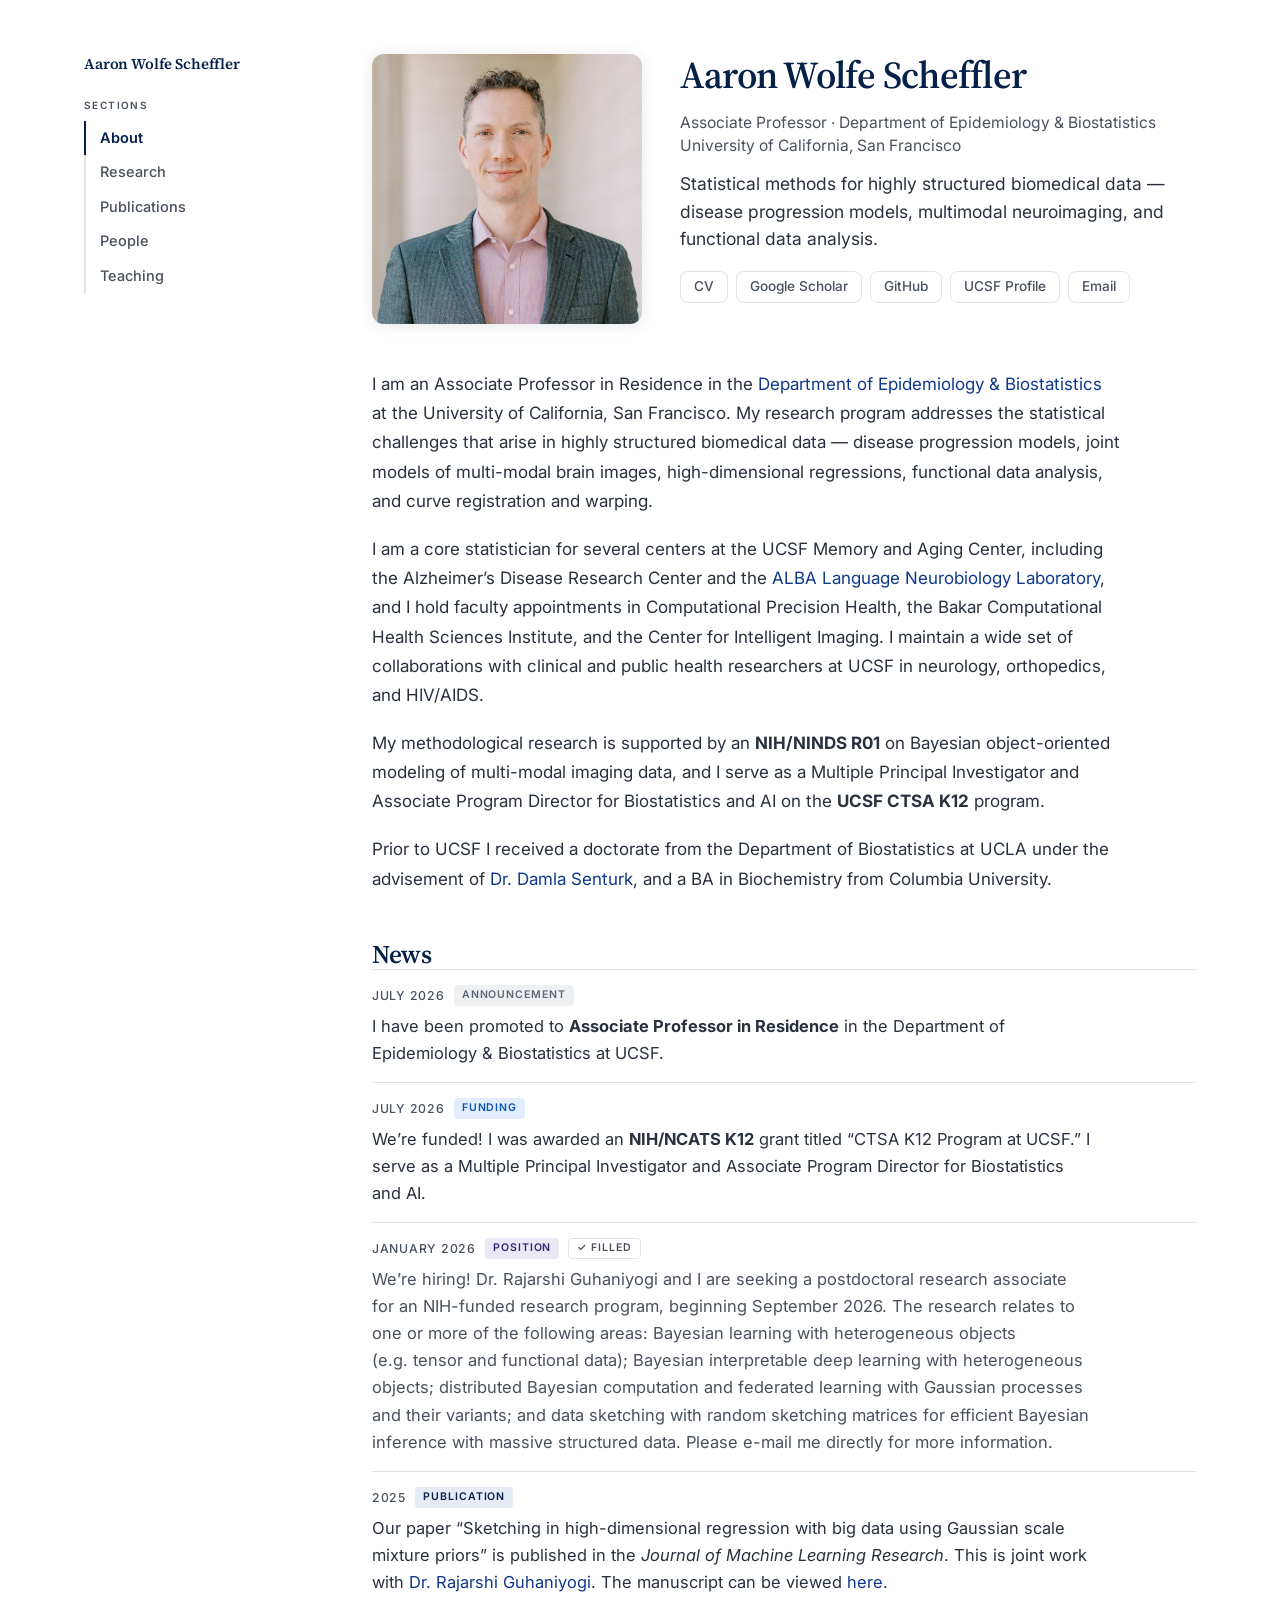
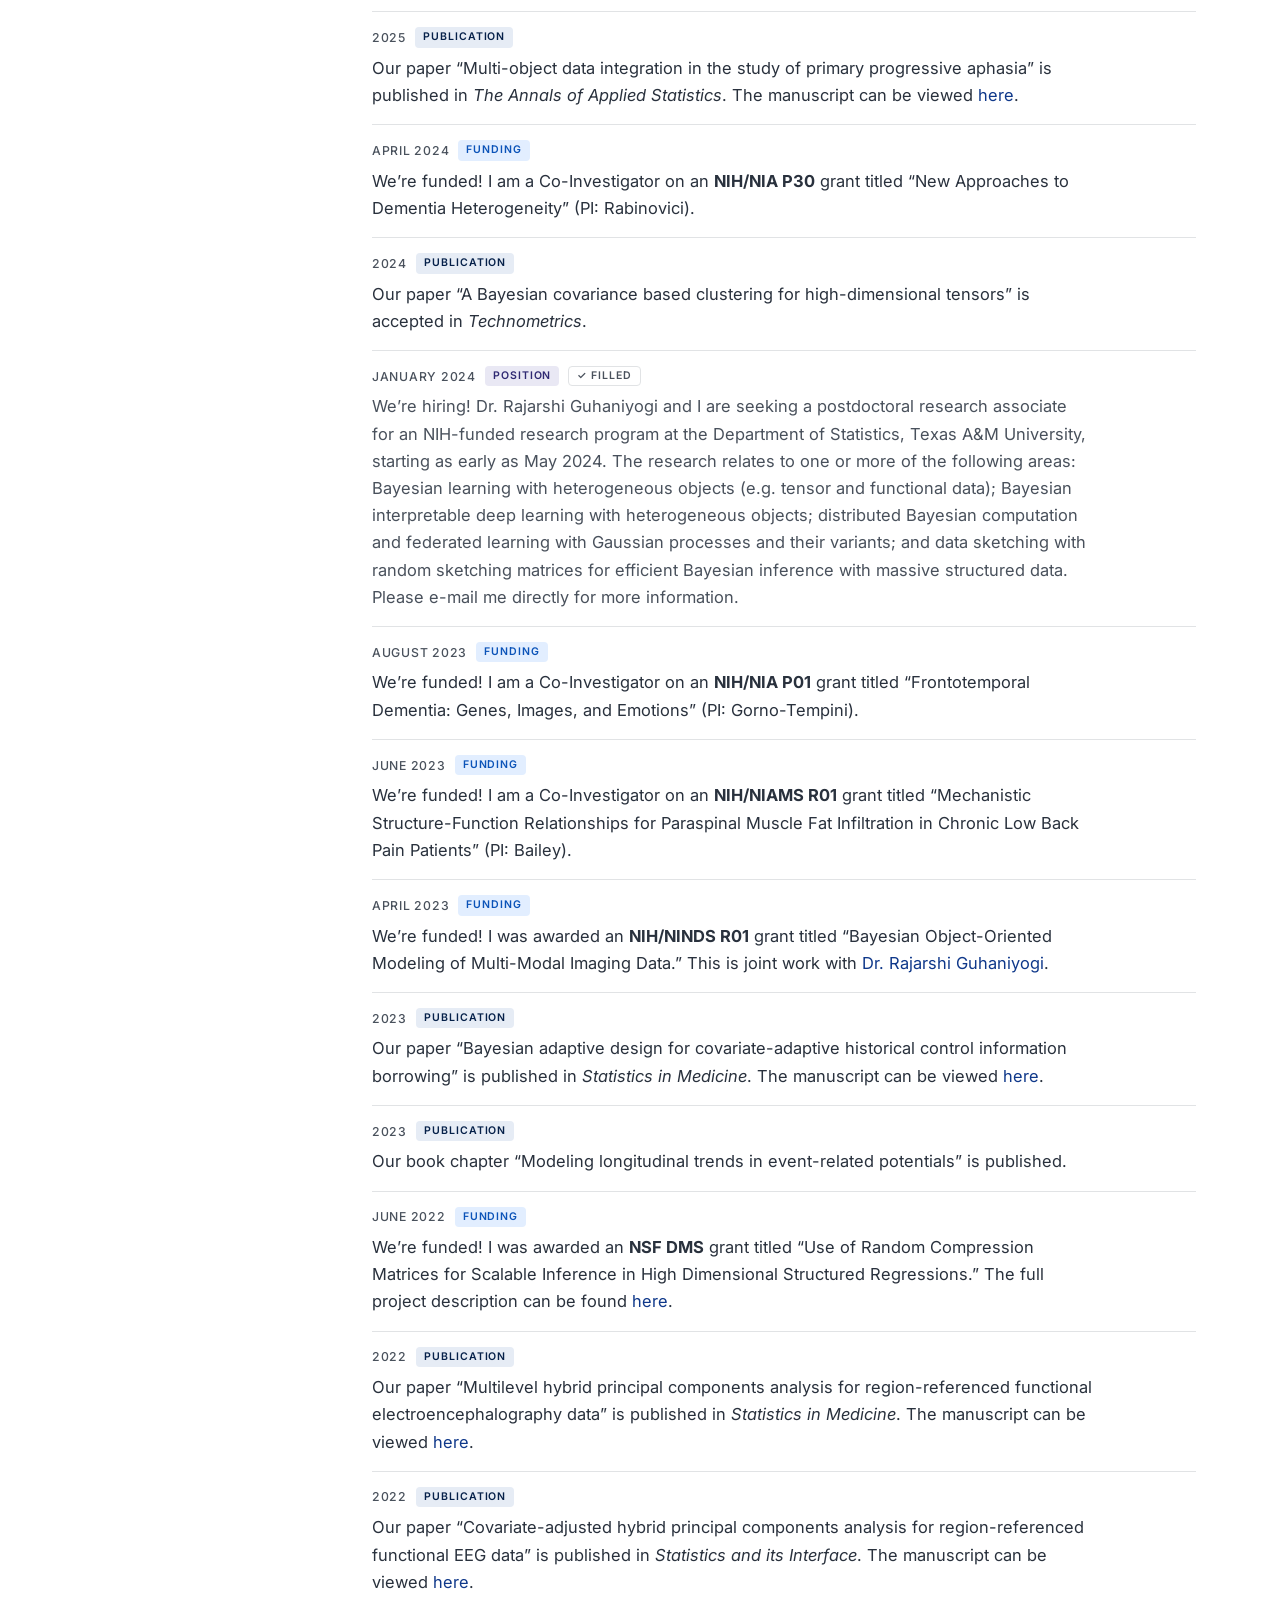
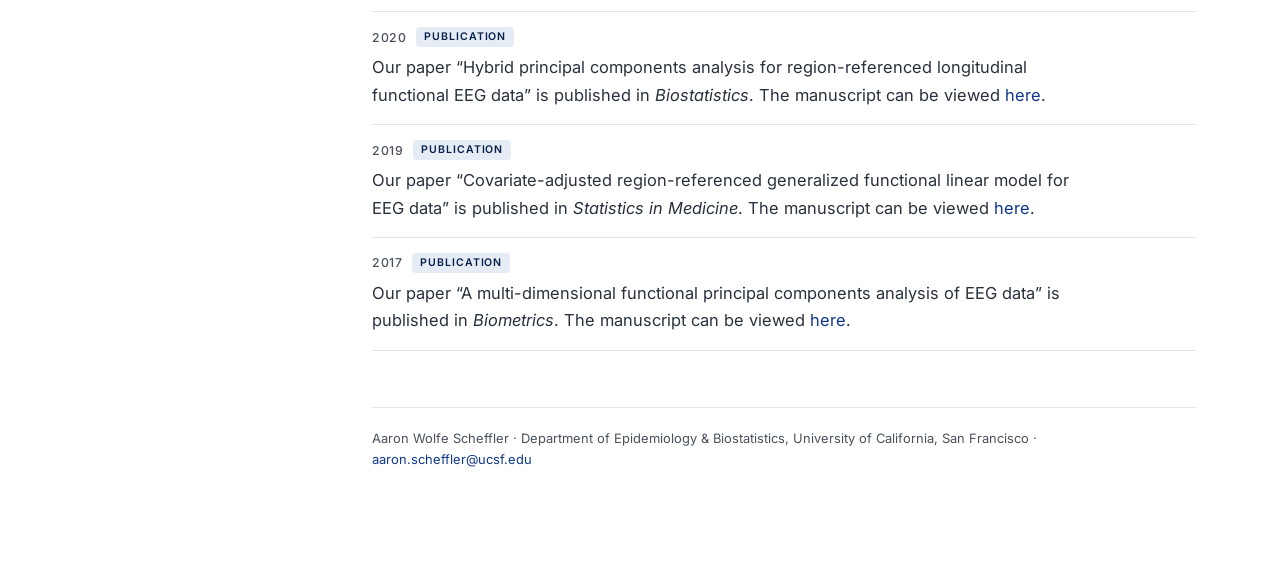
==== index.html @ 6c55b948 "New site design, 2026 CV, People page" ====
<!DOCTYPE html><html lang="en"><head>
<meta charset="utf-8"><meta name="viewport" content="width=device-width,initial-scale=1">
<title>Aaron Wolfe Scheffler</title><meta name="description" content="Associate Professor of Epidemiology & Biostatistics at UCSF. Statistical methods for structured biomedical data.">
<link rel="preconnect" href="https://fonts.googleapis.com"><link rel="preconnect" href="https://fonts.gstatic.com" crossorigin>
<link href="https://fonts.googleapis.com/css2?family=Source+Serif+4:opsz,wght@8..60,400;8..60,600;8..60,700&family=Inter:wght@400;500;600;700&family=JetBrains+Mono:wght@400;500;600&display=swap" rel="stylesheet"><link rel="stylesheet" href="style.css">
<link rel="canonical" href="https://aaron-scheffler.github.io/">
</head><body><div class="shell"><aside class="side"><div class="sidein"><a class="swm" href="index.html">Aaron Wolfe Scheffler</a><div class="slab">Sections</div><nav class="nav"><a href="index.html" class="on" aria-current="page">About</a><a href="research.html">Research</a><a href="publications.html">Publications</a><a href="people.html">People</a><a href="teaching.html">Teaching</a></nav></div></aside><main class="main"><header class="hero">
  <img class="portrait" src="images/headshot.jpg" alt="Portrait of Aaron Wolfe Scheffler">
  <div class="hero-txt">
    <h1>Aaron Wolfe Scheffler</h1>
    <p class="role">Associate Professor &middot; Department of Epidemiology &amp; Biostatistics<br>University of California, San Francisco</p>
    <p class="tag">Statistical methods for highly structured biomedical data &mdash; disease progression models, multimodal neuroimaging, and functional data analysis.</p>
    <nav class="links"><a class="lnk" href="aaron_cv_2026.pdf">CV</a><a class="lnk" href="https://scholar.google.com/citations?user=4aba0JUAAAAJ&hl=en" target="_blank" rel="noopener">Google Scholar</a><a class="lnk" href="https://github.com/aaron-scheffler" target="_blank" rel="noopener">GitHub</a><a class="lnk" href="https://profiles.ucsf.edu/aaron.scheffler" target="_blank" rel="noopener">UCSF Profile</a><a class="lnk" href="mailto:aaron.scheffler@ucsf.edu">Email</a></nav>
  </div>
</header><section class="block"><div class="prose"><p>I am an Associate Professor in Residence in the <a href="https://profiles.ucsf.edu/aaron.scheffler">Department of Epidemiology &amp; Biostatistics</a> at the University of California, San Francisco. My research program addresses the statistical challenges that arise in highly structured biomedical data &mdash; disease progression models, joint models of multi-modal brain images, high-dimensional regressions, functional data analysis, and curve registration and warping.</p><p>I am a core statistician for several centers at the UCSF Memory and Aging Center, including the Alzheimer’s Disease Research Center and the <a href="https://websites.ucsf.edu/website/alba-language-neurobiology-lab">ALBA Language Neurobiology Laboratory</a>, and I hold faculty appointments in Computational Precision Health, the Bakar Computational Health Sciences Institute, and the Center for Intelligent Imaging. I maintain a wide set of collaborations with clinical and public health researchers at UCSF in neurology, orthopedics, and HIV/AIDS.</p><p>My methodological research is supported by an <strong>NIH/NINDS R01</strong> on Bayesian object-oriented modeling of multi-modal imaging data, and I serve as a Multiple Principal Investigator and Associate Program Director for Biostatistics and AI on the <strong>UCSF CTSA K12</strong> program.</p><p>Prior to UCSF I received a doctorate from the Department of Biostatistics at UCLA under the advisement of <a href="https://ph.ucla.edu/about/faculty-staff-directory/damla-senturk">Dr. Damla Senturk</a>, and a BA in Biochemistry from Columbia University.</p></div></section><section class="block" id="news"><h2>News</h2><ol class="news"><li class="n-other"><div class="ntop"><span class="date">July 2026</span><span class="kind k-other">Announcement</span></div><div class="what">I have been promoted to <strong>Associate Professor in Residence</strong> in the Department of Epidemiology &amp; Biostatistics at UCSF.</div></li><li class="n-funding"><div class="ntop"><span class="date">July 2026</span><span class="kind k-funding">Funding</span></div><div class="what">We&rsquo;re funded! I was awarded an <strong>NIH/NCATS K12</strong> grant titled &ldquo;CTSA K12 Program at UCSF.&rdquo; I serve as a Multiple Principal Investigator and Associate Program Director for Biostatistics and AI.</div></li><li class="n-position"><div class="ntop"><span class="date">January 2026</span><span class="kind k-position">Position</span><span class="filled">Filled</span></div><div class="what">We&rsquo;re hiring! Dr. Rajarshi Guhaniyogi and I are seeking a postdoctoral research associate for an NIH-funded research program, beginning September 2026. The research relates to one or more of the following areas: Bayesian learning with heterogeneous objects (e.g.&nbsp;tensor and functional data); Bayesian interpretable deep learning with heterogeneous objects; distributed Bayesian computation and federated learning with Gaussian processes and their variants; and data sketching with random sketching matrices for efficient Bayesian inference with massive structured data. Please e-mail me directly for more information.</div></li><li class="n-paper"><div class="ntop"><span class="date">2025</span><span class="kind k-paper">Publication</span></div><div class="what">Our paper &ldquo;Sketching in high-dimensional regression with big data using Gaussian scale mixture priors&rdquo; is published in the <em>Journal of Machine Learning Research</em>. This is joint work with <a href="https://sites.google.com/view/rajguhaniyogi/home">Dr. Rajarshi Guhaniyogi</a>. The manuscript can be viewed <a href="https://arxiv.org/abs/2105.04795" target="_blank" rel="noopener">here</a>.</div></li><li class="n-paper"><div class="ntop"><span class="date">2025</span><span class="kind k-paper">Publication</span></div><div class="what">Our paper &ldquo;Multi-object data integration in the study of primary progressive aphasia&rdquo; is published in <em>The Annals of Applied Statistics</em>. The manuscript can be viewed <a href="https://arxiv.org/abs/2407.09542" target="_blank" rel="noopener">here</a>.</div></li><li class="n-funding"><div class="ntop"><span class="date">April 2024</span><span class="kind k-funding">Funding</span></div><div class="what">We&rsquo;re funded! I am a Co-Investigator on an <strong>NIH/NIA P30</strong> grant titled &ldquo;New Approaches to Dementia Heterogeneity&rdquo; (PI: Rabinovici).</div></li><li class="n-paper"><div class="ntop"><span class="date">2024</span><span class="kind k-paper">Publication</span></div><div class="what">Our paper &ldquo;A Bayesian covariance based clustering for high-dimensional tensors&rdquo; is accepted in <em>Technometrics</em>.</div></li><li class="n-position"><div class="ntop"><span class="date">January 2024</span><span class="kind k-position">Position</span><span class="filled">Filled</span></div><div class="what">We&rsquo;re hiring! Dr. Rajarshi Guhaniyogi and I are seeking a postdoctoral research associate for an NIH-funded research program at the Department of Statistics, Texas A&amp;M University, starting as early as May 2024. The research relates to one or more of the following areas: Bayesian learning with heterogeneous objects (e.g.&nbsp;tensor and functional data); Bayesian interpretable deep learning with heterogeneous objects; distributed Bayesian computation and federated learning with Gaussian processes and their variants; and data sketching with random sketching matrices for efficient Bayesian inference with massive structured data. Please e-mail me directly for more information.</div></li><li class="n-funding"><div class="ntop"><span class="date">August 2023</span><span class="kind k-funding">Funding</span></div><div class="what">We&rsquo;re funded! I am a Co-Investigator on an <strong>NIH/NIA P01</strong> grant titled &ldquo;Frontotemporal Dementia: Genes, Images, and Emotions&rdquo; (PI: Gorno-Tempini).</div></li><li class="n-funding"><div class="ntop"><span class="date">June 2023</span><span class="kind k-funding">Funding</span></div><div class="what">We&rsquo;re funded! I am a Co-Investigator on an <strong>NIH/NIAMS R01</strong> grant titled &ldquo;Mechanistic Structure-Function Relationships for Paraspinal Muscle Fat Infiltration in Chronic Low Back Pain Patients&rdquo; (PI: Bailey).</div></li><li class="n-funding"><div class="ntop"><span class="date">April 2023</span><span class="kind k-funding">Funding</span></div><div class="what">We&rsquo;re funded! I was awarded an <strong>NIH/NINDS R01</strong> grant titled &ldquo;Bayesian Object-Oriented Modeling of Multi-Modal Imaging Data.&rdquo; This is joint work with <a href="https://sites.google.com/view/rajguhaniyogi/home">Dr. Rajarshi Guhaniyogi</a>.</div></li><li class="n-paper"><div class="ntop"><span class="date">2023</span><span class="kind k-paper">Publication</span></div><div class="what">Our paper &ldquo;Bayesian adaptive design for covariate-adaptive historical control information borrowing&rdquo; is published in <em>Statistics in Medicine</em>. The manuscript can be viewed <a href="https://pubmed.ncbi.nlm.nih.gov/37750361/" target="_blank" rel="noopener">here</a>.</div></li><li class="n-paper"><div class="ntop"><span class="date">2023</span><span class="kind k-paper">Publication</span></div><div class="what">Our book chapter &ldquo;Modeling longitudinal trends in event-related potentials&rdquo; is published.</div></li><li class="n-funding"><div class="ntop"><span class="date">June 2022</span><span class="kind k-funding">Funding</span></div><div class="what">We&rsquo;re funded! I was awarded an <strong>NSF DMS</strong> grant titled &ldquo;Use of Random Compression Matrices for Scalable Inference in High Dimensional Structured Regressions.&rdquo; The full project description can be found <a href="https://www.nsf.gov/awardsearch/showAward?AWD_ID=2210206">here</a>.</div></li><li class="n-paper"><div class="ntop"><span class="date">2022</span><span class="kind k-paper">Publication</span></div><div class="what">Our paper &ldquo;Multilevel hybrid principal components analysis for region-referenced functional electroencephalography data&rdquo; is published in <em>Statistics in Medicine</em>. The manuscript can be viewed <a href="https://pubmed.ncbi.nlm.nih.gov/35611602/" target="_blank" rel="noopener">here</a>.</div></li><li class="n-paper"><div class="ntop"><span class="date">2022</span><span class="kind k-paper">Publication</span></div><div class="what">Our paper &ldquo;Covariate-adjusted hybrid principal components analysis for region-referenced functional EEG data&rdquo; is published in <em>Statistics and its Interface</em>. The manuscript can be viewed <a href="https://pubmed.ncbi.nlm.nih.gov/35664510/" target="_blank" rel="noopener">here</a>.</div></li><li class="n-paper"><div class="ntop"><span class="date">2020</span><span class="kind k-paper">Publication</span></div><div class="what">Our paper &ldquo;Hybrid principal components analysis for region-referenced longitudinal functional EEG data&rdquo; is published in <em>Biostatistics</em>. The manuscript can be viewed <a href="https://pubmed.ncbi.nlm.nih.gov/30084925/" target="_blank" rel="noopener">here</a>.</div></li><li class="n-paper"><div class="ntop"><span class="date">2019</span><span class="kind k-paper">Publication</span></div><div class="what">Our paper &ldquo;Covariate-adjusted region-referenced generalized functional linear model for EEG data&rdquo; is published in <em>Statistics in Medicine</em>. The manuscript can be viewed <a href="https://pubmed.ncbi.nlm.nih.gov/31659786/" target="_blank" rel="noopener">here</a>.</div></li><li class="n-paper"><div class="ntop"><span class="date">2017</span><span class="kind k-paper">Publication</span></div><div class="what">Our paper &ldquo;A multi-dimensional functional principal components analysis of EEG data&rdquo; is published in <em>Biometrics</em>. The manuscript can be viewed <a href="https://pubmed.ncbi.nlm.nih.gov/28072468/" target="_blank" rel="noopener">here</a>.</div></li></ol></section><footer class="foot"><p>Aaron Wolfe Scheffler &middot; Department of Epidemiology &amp; Biostatistics, University of California, San Francisco &middot; <a href="mailto:aaron.scheffler@ucsf.edu">aaron.scheffler@ucsf.edu</a></p></footer></main></div></body></html>
---- style.css ----
*,*::before,*::after{box-sizing:border-box}
body{margin:0;background:var(--bg);color:var(--fg);font:var(--body);-webkit-font-smoothing:antialiased}
img{max-width:100%;display:block}
a{color:var(--link);text-decoration:none}
a:hover{color:var(--link-h)}
a:focus-visible{outline:2px solid var(--link);outline-offset:3px;border-radius:2px}
h1,h2,h3{font-family:var(--display);font-weight:var(--dw,600);line-height:1.15;letter-spacing:var(--dls,-.01em);color:var(--fg-str);margin:0}
p{margin:0 0 1em}

/* ---- hero ---- */
.hero{display:flex;gap:var(--gap-l);align-items:flex-start;margin-bottom:var(--gap-l)}
.portrait{width:var(--pw,130px);height:var(--pw,130px);object-fit:cover;object-position:50% 22%;border-radius:var(--pr,12px);flex:none;background:var(--soft)}
.hero-txt{min-width:0}
.hero h1{font-size:var(--h1);margin:0 0 .35em}
.role{margin:0 0 .8em;color:var(--fg-dim);font-size:.92em;line-height:1.5}
.tag{margin:0 0 1.1em;font-size:1.03em;color:var(--fg);max-width:56ch;line-height:1.55}
.links{display:flex;gap:8px;flex-wrap:wrap}
.lnk{font:500 .8em/1 var(--ui);border:1px solid var(--line);border-radius:var(--br,7px);
  padding:8px 13px;color:var(--fg-dim);background:var(--chip-bg,transparent);transition:.15s}
.lnk:hover{border-color:var(--link);color:var(--link);background:var(--chip-h,transparent)}

/* ---- facts ---- */
.facts{list-style:none;display:grid;grid-template-columns:repeat(4,1fr);gap:1px;background:var(--line);
  border:1px solid var(--line);border-radius:var(--br,7px);overflow:hidden;padding:0;margin:0 0 var(--gap-l)}
.facts li{background:var(--bg);padding:14px 16px}
.facts b{display:block;font:600 1.15em/1.2 var(--display);color:var(--accent);margin-bottom:3px}
.facts span{font:.74em/1.3 var(--ui);color:var(--fg-dim);letter-spacing:.02em}

/* ---- blocks / prose ---- */
.block{margin:0 0 var(--gap-l)}
.ptitle{font-size:var(--h1);margin:0 0 .5em}
.lede{font-size:1.08em;line-height:1.6;color:var(--fg-dim);max-width:62ch;margin:0 0 1em}
.prose{max-width:var(--measure,68ch)}
.prose p{line-height:var(--lh,1.72);margin:0 0 1.1em}
.prose p:last-child{margin-bottom:0}

/* ---- news ---- */
.news{list-style:none;padding:0;margin:0;border-top:1px solid var(--line)}
.news li{padding:15px 0;border-bottom:1px solid var(--line)}
.ntop{display:flex;align-items:center;gap:9px;margin-bottom:7px;flex-wrap:wrap}
.news .date{font:500 .72em/1.4 var(--ui);letter-spacing:.06em;text-transform:uppercase;color:var(--fg-dim)}
.kind{font:600 .62em/1 var(--ui);letter-spacing:.09em;text-transform:uppercase;
  padding:5px 8px;border-radius:4px}
.k-paper{background:var(--r1-bg);color:var(--r1-fg)}
.k-funding{background:var(--r2-bg);color:var(--r2-fg)}
.k-position{background:var(--r4-bg);color:var(--r4-fg)}
.k-other{background:var(--r3-bg);color:var(--r3-fg)}
.filled{font:600 .62em/1 var(--ui);letter-spacing:.09em;text-transform:uppercase;
  padding:4px 8px;border-radius:4px;border:1px solid var(--line);color:var(--fg-dim);background:transparent}
.filled::before{content:"\2713\00a0"}
.news li.n-position .what{color:var(--fg-dim)}
.news .what{line-height:1.65;font-size:.97em;max-width:72ch}

/* ---- research ---- */
.areanav{display:grid;grid-template-columns:repeat(3,1fr);gap:var(--gap-s);margin:0 0 var(--gap-l)}
.areanav a{border:1px solid var(--line);border-radius:var(--br,7px);padding:14px 15px;
  font:500 .88em/1.35 var(--ui);color:var(--fg);display:block;transition:.15s}
.areanav a:hover{border-color:var(--link);background:var(--soft)}
.areanav b{display:block;font:600 .72em/1 var(--mono);color:var(--accent);margin-bottom:7px;letter-spacing:.08em}
.area{margin:0 0 calc(var(--gap-l) * 1.4);scroll-margin-top:80px}
.area-head{display:flex;align-items:baseline;gap:14px;margin:0 0 .7em}
.areanum{font:600 .78em/1 var(--mono);color:var(--accent);letter-spacing:.1em;padding-top:.2em}
.area h2{font-size:var(--h2)}
.lead{font-family:var(--display);font-size:1.13em;line-height:1.5;color:var(--fg);
  border-left:3px solid var(--accent);padding-left:16px;margin:0 0 1.4em;max-width:56ch}
figure{margin:0 0 1.4em}
figure img{width:100%;border:1px solid var(--line);border-radius:var(--br,7px);background:#fff;padding:var(--figpad,10px)}
figcaption{font:.84em/1.6 var(--ui);color:var(--fg-dim);margin-top:10px;max-width:64ch}
.tags{list-style:none;display:flex;gap:7px;flex-wrap:wrap;padding:0;margin:1.2em 0 0}
.tags li{font:500 .72em/1 var(--ui);letter-spacing:.02em;border:1px solid var(--line);
  border-radius:999px;padding:6px 11px;color:var(--fg-dim);background:var(--chip-bg,transparent)}

/* ---- publications ---- */
.key{list-style:none;display:flex;gap:8px;flex-wrap:wrap;padding:0;margin:1.3em 0 0}
.key li{display:flex;align-items:center;gap:7px;border:1px solid var(--line);
  border-radius:var(--br,7px);padding:6px 11px 6px 8px;background:var(--chip-bg,transparent)}
.key em{font:600 .78em/1 var(--mono);font-style:normal;color:var(--fg-dim)}
.rb{font:600 .63em/1 var(--ui);letter-spacing:.08em;text-transform:uppercase;
  padding:5px 8px;border-radius:4px;white-space:nowrap;display:inline-block}
.r-first{background:var(--r1-bg);color:var(--r1-fg)}
.r-senior{background:var(--r2-bg);color:var(--r2-fg)}
.r-co{background:var(--r3-bg);color:var(--r3-fg)}
.r-sole{background:var(--r4-bg);color:var(--r4-fg)}
.sublede{font-size:.92em;color:var(--fg-dim);margin:0 0 1em}
.pubs{margin:0 0 1.6em}
.yr{display:grid;grid-template-columns:var(--yrcol,92px) 1fr;gap:var(--gap-s);
  padding:22px 0;border-top:1px solid var(--line)}
.yr:first-child{border-top:0;padding-top:6px}
.yrlab{position:sticky;top:var(--sticky,18px);align-self:start;height:max-content}
.yrlab span{display:block;font:600 1.35em/1 var(--display);color:var(--accent);letter-spacing:-.01em}
.yrlab em{display:block;font:.68em/1.4 var(--ui);font-style:normal;color:var(--fg-dim);margin-top:5px}
.ylist{list-style:none;padding:0;margin:0}
.pub{padding:0 0 1.3em;border-left:2px solid var(--line);padding-left:16px;margin-bottom:1.1em}
.pub:last-child{margin-bottom:0;padding-bottom:0}
.pub.p-first{border-left-color:var(--r1-fg)}
.pub.p-senior{border-left-color:var(--r2-fg)}
.pub.p-sole{border-left-color:var(--r4-fg)}
.pub .rb{margin-bottom:8px}
.pt{font-family:var(--display);font-weight:var(--dw,600);font-size:1.03em;line-height:1.38;
  color:var(--fg-str);margin-bottom:5px;letter-spacing:-.005em}
.pt a{color:var(--fg-str);border-bottom:1px solid var(--line)}
.pt a:hover{color:var(--link);border-bottom-color:var(--link)}
.pa{font:.88em/1.6 var(--ui);color:var(--fg-dim);margin-bottom:3px}
.pa .me{color:var(--fg-str);font-weight:600}
.pj{font:.88em/1.6 var(--ui);color:var(--fg-dim)}
.note{font:.86em/1.72 var(--ui);color:var(--fg-dim);border-top:1px solid var(--line);
  padding-top:1.1em;margin:0 0 var(--gap-l);max-width:70ch}
.soft{display:grid;grid-template-columns:1fr 1fr;gap:var(--gap-s);margin-top:1em}
.softcard{border:1px solid var(--line);border-radius:var(--br,7px);padding:16px;background:var(--soft)}
.softtop{display:flex;align-items:center;gap:9px;margin-bottom:8px}
.softtop code{font:600 1em var(--mono);color:var(--fg-str)}
.lang{font:500 .68em/1 var(--ui);letter-spacing:.06em;text-transform:uppercase;
  border:1px solid var(--line);border-radius:4px;padding:4px 7px;color:var(--fg-dim)}
.softcard p{font-size:.88em;line-height:1.55;margin:0 0 .8em;color:var(--fg-dim)}
.softcard a{font:500 .84em var(--ui)}

/* ---- teaching ---- */
.crole{font:500 .78em/1 var(--ui);color:var(--accent);margin:0 0 .9em}
.courses{display:grid;gap:var(--gap-s);margin:0 0 var(--gap-l)}
.course{border:1px solid var(--line);border-radius:var(--br,7px);padding:var(--cpad,22px);background:var(--soft)}
.chead{display:flex;align-items:center;gap:11px;margin-bottom:.6em}
.ccode{font:600 .78em/1 var(--mono);letter-spacing:.06em;color:var(--accent);
  border:1px solid var(--accent);border-radius:4px;padding:5px 8px}
.cwhen{font:.76em/1 var(--ui);color:var(--fg-dim)}
.course h2{font-size:var(--h3);margin:0 0 .6em}
.course p{font-size:.96em;line-height:1.65;color:var(--fg-dim);max-width:64ch}
.course a{font:500 .86em var(--ui)}
.outro{font-size:.95em;line-height:1.65;color:var(--fg-dim);max-width:64ch}



.pubsec{margin:0 0 var(--gap-l)}
.sechead{display:flex;align-items:baseline;gap:12px;margin:0 0 14px;
  padding-bottom:11px;border-bottom:2px solid var(--fg-str)}
.sechead h2{font-size:var(--h2);margin:0}
.seccount{font:500 .74em/1 var(--mono);color:var(--fg-dim);letter-spacing:.03em}


/* ---- related publications on research page ---- */
.related{margin:1.6em 0 0;border-top:1px solid var(--line);padding-top:16px}
.related h3{font:600 10px/1 var(--ui);letter-spacing:.14em;text-transform:uppercase;
  color:var(--fg-dim);margin:0 0 12px}
.rlist{list-style:none;padding:0;margin:0}
.rlist li{display:grid;grid-template-columns:52px 1fr;gap:12px;padding:9px 0;
  border-bottom:1px solid var(--line-2,var(--line))}
.rlist li:last-child{border-bottom:0;padding-bottom:0}
.ry{font:600 .72em/1.6 var(--mono);color:var(--accent);letter-spacing:.03em}
.rt{font-family:var(--display);font-weight:500;font-size:.95em;line-height:1.4;color:var(--fg-str)}
.rt a{color:var(--fg-str);border-bottom:1px solid var(--line)}
.rt a:hover{color:var(--link);border-bottom-color:var(--link)}
.rv{grid-column:2;font:.82em/1.55 var(--ui);color:var(--fg-dim);margin-top:2px}
.wip{font:600 .58em/1 var(--ui);letter-spacing:.09em;text-transform:uppercase;
  border:1px solid var(--line);border-radius:4px;padding:3px 6px;color:var(--fg-dim);
  vertical-align:middle;margin-left:6px;white-space:nowrap}
@media(max-width:560px){.rlist li{grid-template-columns:1fr;gap:3px}.rv{grid-column:1}}

/* ---- people ---- */
.pgroup{margin:0 0 var(--gap-l)}
.glab{font:600 10px/1 var(--ui);letter-spacing:.14em;text-transform:uppercase;color:var(--fg-dim);
  margin:0 0 16px;padding-bottom:10px;border-bottom:1px solid var(--line)}
.plist{display:grid;gap:26px}
.person{display:flex;gap:26px;align-items:flex-start}
.pphoto{width:var(--ppw,150px);height:var(--ppw,150px);object-fit:cover;object-position:50% 22%;flex:none;
  border-radius:var(--pr,12px);background:var(--soft);box-shadow:0 2px 16px rgba(0,0,0,.10)}
.pbody{min-width:0}
.person h3{font-size:var(--h3);margin:0 0 4px}
.prole{font:500 .82em/1.4 var(--ui);color:var(--accent);margin:0 0 .8em}
.person p{font-size:.96em;line-height:1.66;color:var(--fg-dim);margin:0 0 1em;max-width:62ch}
.join{border:1px dashed var(--line);border-radius:var(--br,7px);padding:20px 22px;background:var(--soft)}
.join p{margin:0;font-size:.96em;line-height:1.68;color:var(--fg-dim);max-width:66ch}
.evals{font:.8em/1.5 var(--mono);color:var(--fg-dim);margin:0 0 1em;
  padding-left:12px;border-left:2px solid var(--line)}
@media(max-width:640px){.person{flex-direction:column;gap:16px}}

/* ---- template switcher ---- */
.tswitch{position:fixed;right:16px;bottom:16px;z-index:99;font:500 12px/1 var(--ui);
  background:#14171a;color:#fff;border-radius:999px;padding:11px 17px;box-shadow:0 4px 18px rgba(0,0,0,.22)}
.tswitch:hover{background:#000;color:#fff}

@media(max-width:820px){
  .facts{grid-template-columns:repeat(2,1fr)}
  .areanav{grid-template-columns:1fr}
  .soft{grid-template-columns:1fr}
  .hero{flex-direction:column;gap:var(--gap-s)}
  .yr{grid-template-columns:1fr;gap:10px}.yrlab{position:static}
}
:root{
--bg:#fff;--fg:#29313d;--fg-str:#052049;--fg-dim:#49515c;--line:#E1E3E5;--soft:#F2F3F4;
--accent:#052049;--accent2:#006BE9;--link:#0F388A;--link-h:#052049;--chip-bg:transparent;
--display:'Source Serif 4',Georgia,serif;--ui:'Inter',sans-serif;--mono:'JetBrains Mono',monospace;
--body:400 17px/1.68 'Inter',sans-serif;--h1:38px;--h2:27px;--h3:20px;
--gap-l:46px;--gap-s:20px;--br:8px;--pw:clamp(200px,24vw,270px);--sticky:78px;
--r1-bg:#e6ecf5;--r1-fg:#052049;--r2-bg:#e2eeff;--r2-fg:#0b53b8;
--r3-bg:#eef0f2;--r3-fg:#5c6773;--r4-bg:#e9e8f4;--r4-fg:#2E2872;
--linkline:#E1E3E5;--onaccent:#fff}

.shell{display:grid;grid-template-columns:224px minmax(0,1fr);gap:64px;
  max-width:1180px;margin:0 auto;padding:54px 34px 90px}
.side{position:sticky;top:54px;align-self:start;height:max-content}
.swm{display:block;font:600 15px/1.3 var(--display);color:var(--fg-str);letter-spacing:-.01em;margin-bottom:26px}
.slab{font:600 10px/1 var(--ui);letter-spacing:.14em;text-transform:uppercase;color:var(--fg-dim);margin:0 0 11px}
.nav{display:flex;flex-direction:column}
.nav a{font:500 14.5px/1 var(--ui);color:var(--fg-dim);padding:10px 0 10px 14px;
  border-left:2px solid var(--line);transition:.15s}
.nav a:hover{color:var(--fg-str);border-left-color:var(--fg-dim)}
.nav a.on{color:var(--accent);border-left-color:var(--accent);font-weight:600}
.main{min-width:0}
.hero{align-items:flex-start;gap:38px}
.hero h1{letter-spacing:-.02em}
.portrait{box-shadow:0 2px 16px rgba(5,32,73,.10)}
.foot{border-top:1px solid var(--line);margin-top:56px;padding-top:20px;font:.76em/1.65 var(--ui);color:var(--fg-dim)}
@media(max-width:1080px){.hero{flex-direction:column;gap:24px}}
@media(max-width:880px){
  .shell{grid-template-columns:1fr;gap:26px;padding:26px 22px 70px}
  .side{position:static}.nav{flex-direction:row;flex-wrap:wrap;gap:6px}.swm{margin-bottom:14px}
  .hero{gap:20px}
}
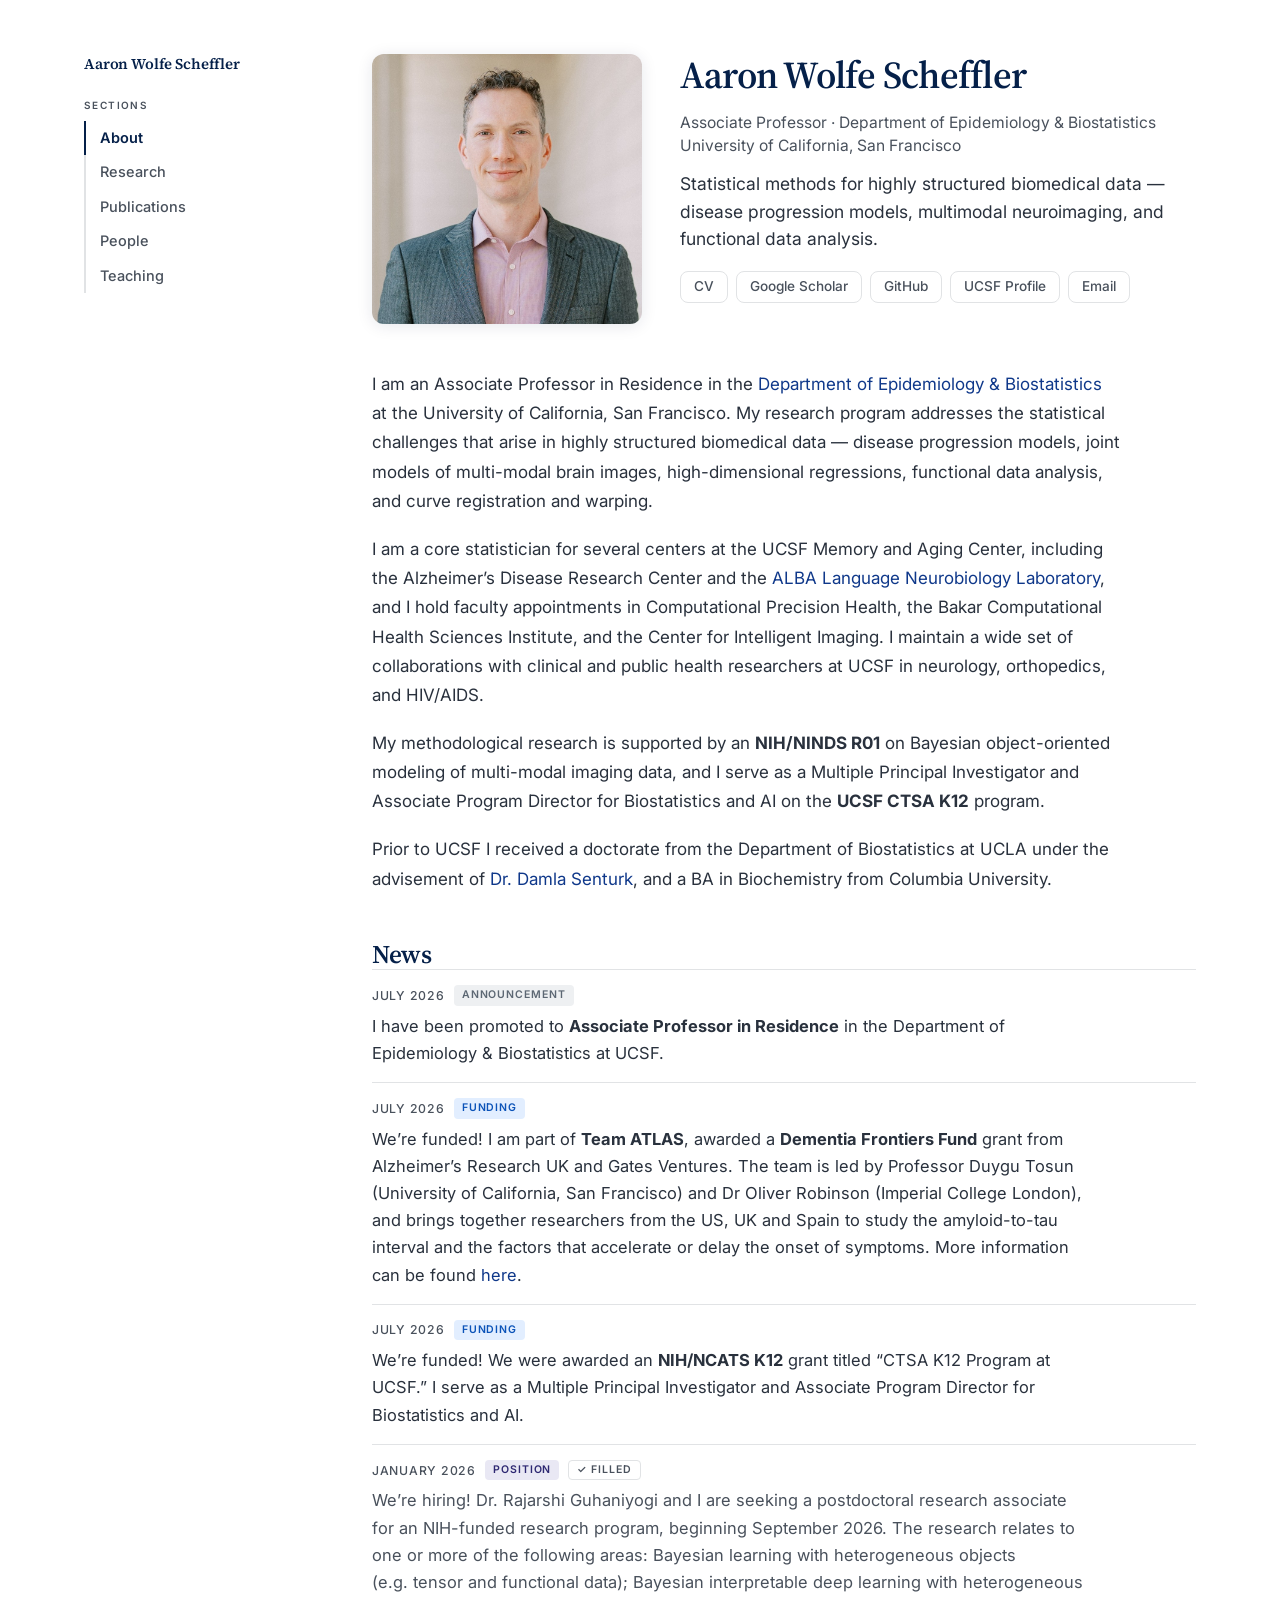
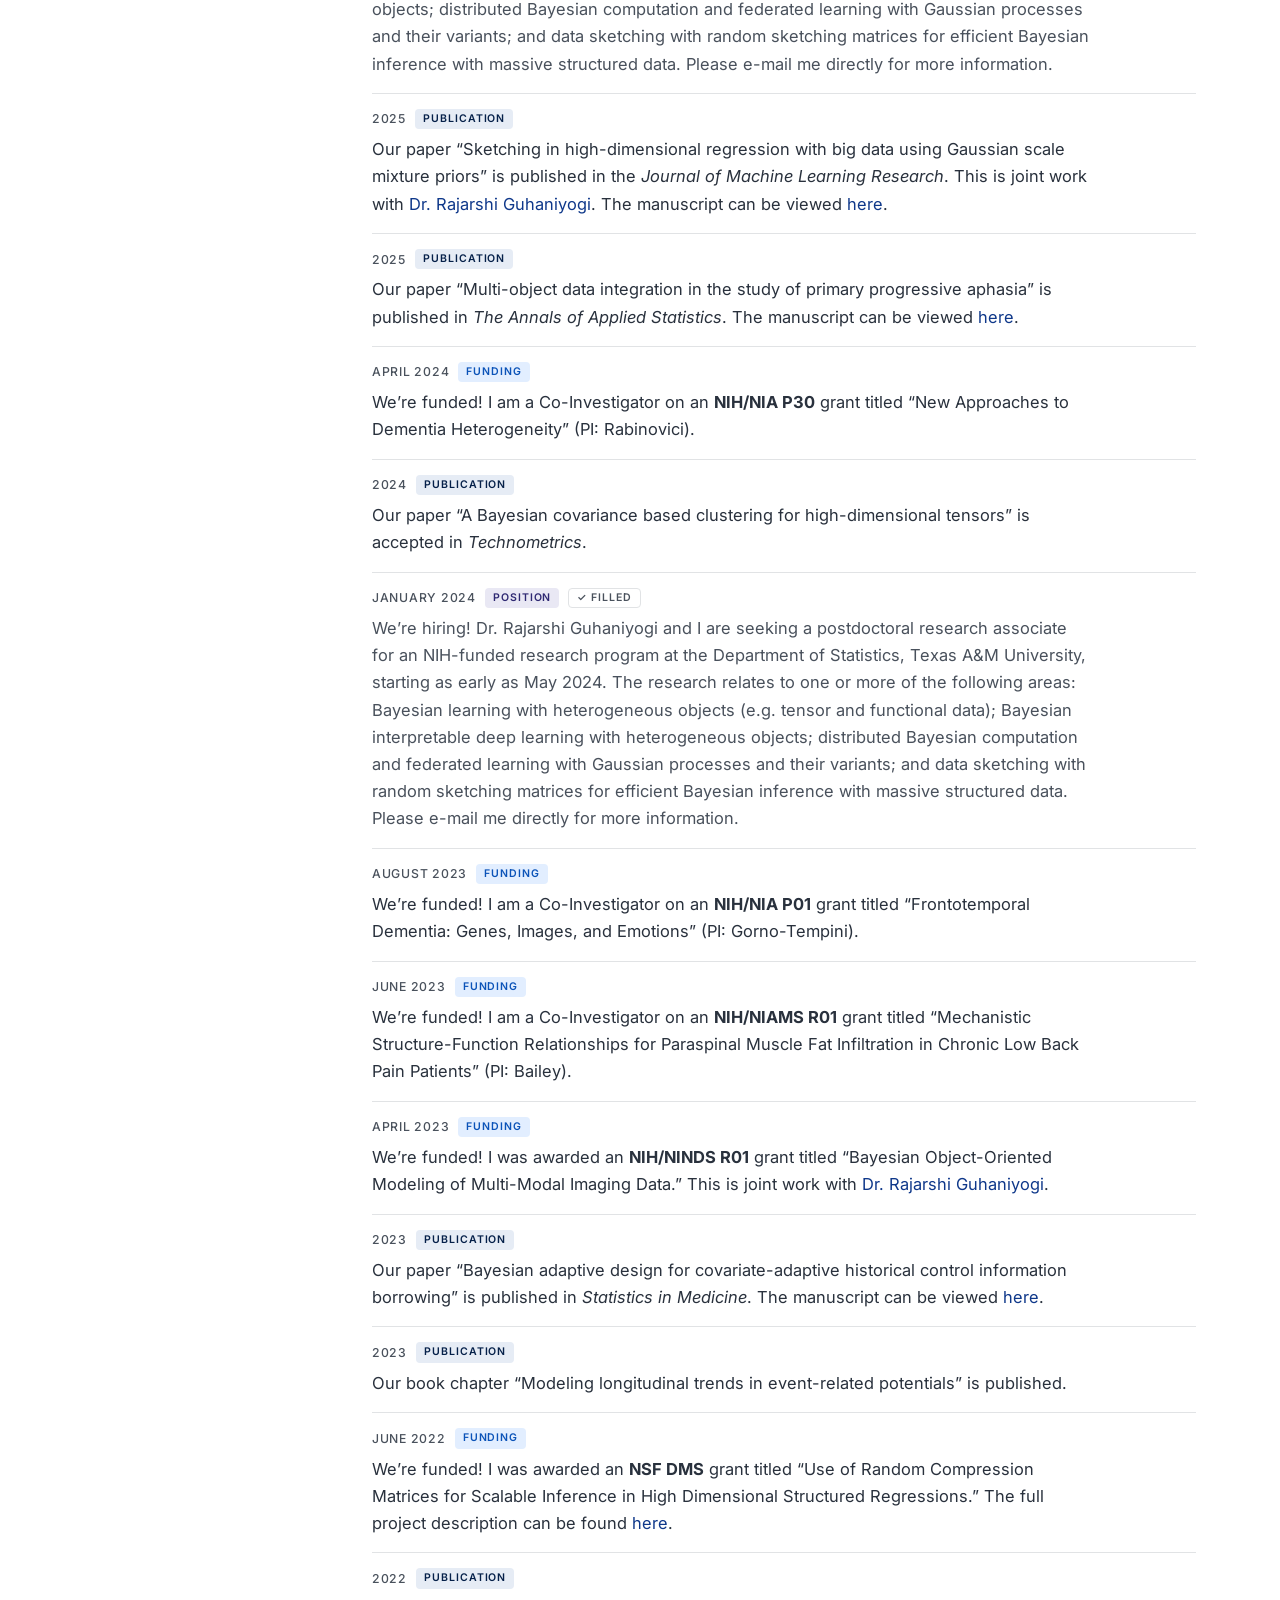
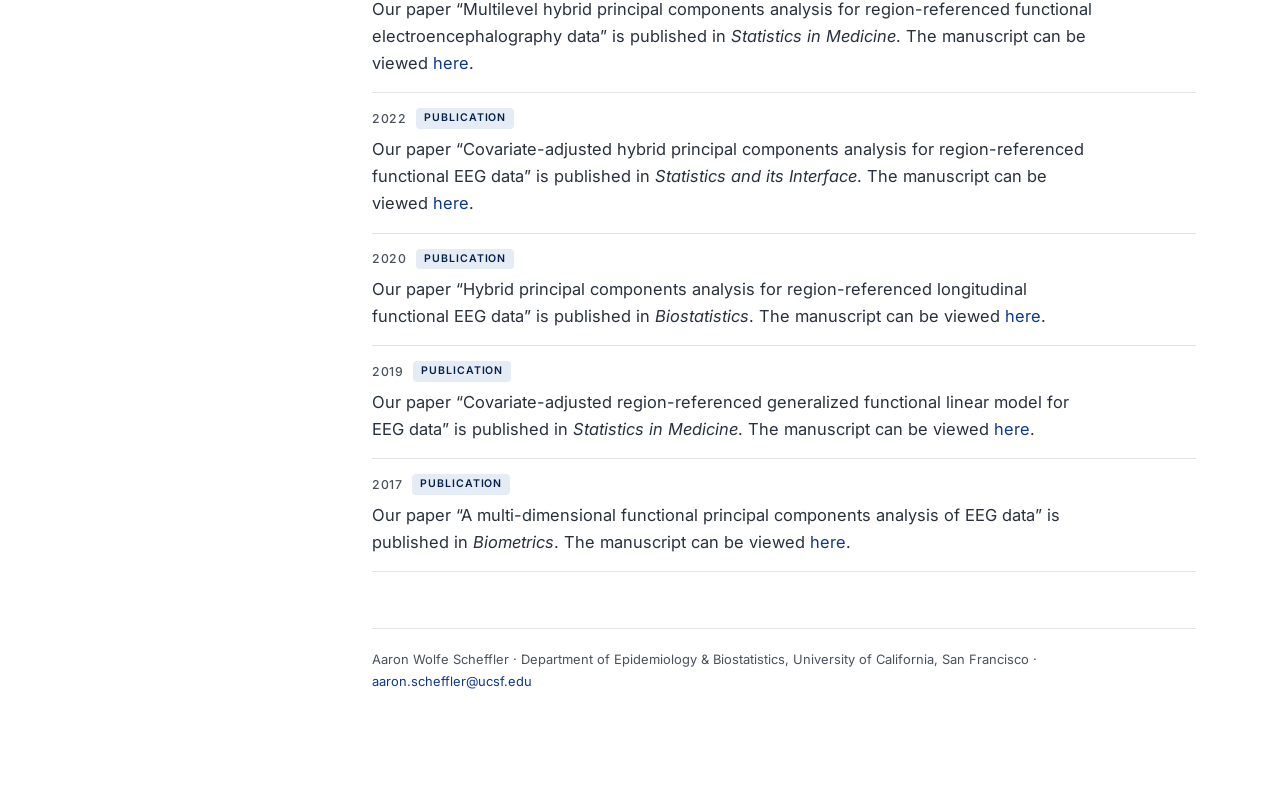
==== commit ce974b48: "Rebuild site from _generator/content.py" ====
--- a/index.html
+++ b/index.html
@@ -12,4 +12,4 @@
     <p class="tag">Statistical methods for highly structured biomedical data &mdash; disease progression models, multimodal neuroimaging, and functional data analysis.</p>
     <nav class="links"><a class="lnk" href="aaron_cv_2026.pdf">CV</a><a class="lnk" href="https://scholar.google.com/citations?user=4aba0JUAAAAJ&hl=en" target="_blank" rel="noopener">Google Scholar</a><a class="lnk" href="https://github.com/aaron-scheffler" target="_blank" rel="noopener">GitHub</a><a class="lnk" href="https://profiles.ucsf.edu/aaron.scheffler" target="_blank" rel="noopener">UCSF Profile</a><a class="lnk" href="mailto:aaron.scheffler@ucsf.edu">Email</a></nav>
   </div>
-</header><section class="block"><div class="prose"><p>I am an Associate Professor in Residence in the <a href="https://profiles.ucsf.edu/aaron.scheffler">Department of Epidemiology &amp; Biostatistics</a> at the University of California, San Francisco. My research program addresses the statistical challenges that arise in highly structured biomedical data &mdash; disease progression models, joint models of multi-modal brain images, high-dimensional regressions, functional data analysis, and curve registration and warping.</p><p>I am a core statistician for several centers at the UCSF Memory and Aging Center, including the Alzheimer’s Disease Research Center and the <a href="https://websites.ucsf.edu/website/alba-language-neurobiology-lab">ALBA Language Neurobiology Laboratory</a>, and I hold faculty appointments in Computational Precision Health, the Bakar Computational Health Sciences Institute, and the Center for Intelligent Imaging. I maintain a wide set of collaborations with clinical and public health researchers at UCSF in neurology, orthopedics, and HIV/AIDS.</p><p>My methodological research is supported by an <strong>NIH/NINDS R01</strong> on Bayesian object-oriented modeling of multi-modal imaging data, and I serve as a Multiple Principal Investigator and Associate Program Director for Biostatistics and AI on the <strong>UCSF CTSA K12</strong> program.</p><p>Prior to UCSF I received a doctorate from the Department of Biostatistics at UCLA under the advisement of <a href="https://ph.ucla.edu/about/faculty-staff-directory/damla-senturk">Dr. Damla Senturk</a>, and a BA in Biochemistry from Columbia University.</p></div></section><section class="block" id="news"><h2>News</h2><ol class="news"><li class="n-other"><div class="ntop"><span class="date">July 2026</span><span class="kind k-other">Announcement</span></div><div class="what">I have been promoted to <strong>Associate Professor in Residence</strong> in the Department of Epidemiology &amp; Biostatistics at UCSF.</div></li><li class="n-funding"><div class="ntop"><span class="date">July 2026</span><span class="kind k-funding">Funding</span></div><div class="what">We&rsquo;re funded! I was awarded an <strong>NIH/NCATS K12</strong> grant titled &ldquo;CTSA K12 Program at UCSF.&rdquo; I serve as a Multiple Principal Investigator and Associate Program Director for Biostatistics and AI.</div></li><li class="n-position"><div class="ntop"><span class="date">January 2026</span><span class="kind k-position">Position</span><span class="filled">Filled</span></div><div class="what">We&rsquo;re hiring! Dr. Rajarshi Guhaniyogi and I are seeking a postdoctoral research associate for an NIH-funded research program, beginning September 2026. The research relates to one or more of the following areas: Bayesian learning with heterogeneous objects (e.g.&nbsp;tensor and functional data); Bayesian interpretable deep learning with heterogeneous objects; distributed Bayesian computation and federated learning with Gaussian processes and their variants; and data sketching with random sketching matrices for efficient Bayesian inference with massive structured data. Please e-mail me directly for more information.</div></li><li class="n-paper"><div class="ntop"><span class="date">2025</span><span class="kind k-paper">Publication</span></div><div class="what">Our paper &ldquo;Sketching in high-dimensional regression with big data using Gaussian scale mixture priors&rdquo; is published in the <em>Journal of Machine Learning Research</em>. This is joint work with <a href="https://sites.google.com/view/rajguhaniyogi/home">Dr. Rajarshi Guhaniyogi</a>. The manuscript can be viewed <a href="https://arxiv.org/abs/2105.04795" target="_blank" rel="noopener">here</a>.</div></li><li class="n-paper"><div class="ntop"><span class="date">2025</span><span class="kind k-paper">Publication</span></div><div class="what">Our paper &ldquo;Multi-object data integration in the study of primary progressive aphasia&rdquo; is published in <em>The Annals of Applied Statistics</em>. The manuscript can be viewed <a href="https://arxiv.org/abs/2407.09542" target="_blank" rel="noopener">here</a>.</div></li><li class="n-funding"><div class="ntop"><span class="date">April 2024</span><span class="kind k-funding">Funding</span></div><div class="what">We&rsquo;re funded! I am a Co-Investigator on an <strong>NIH/NIA P30</strong> grant titled &ldquo;New Approaches to Dementia Heterogeneity&rdquo; (PI: Rabinovici).</div></li><li class="n-paper"><div class="ntop"><span class="date">2024</span><span class="kind k-paper">Publication</span></div><div class="what">Our paper &ldquo;A Bayesian covariance based clustering for high-dimensional tensors&rdquo; is accepted in <em>Technometrics</em>.</div></li><li class="n-position"><div class="ntop"><span class="date">January 2024</span><span class="kind k-position">Position</span><span class="filled">Filled</span></div><div class="what">We&rsquo;re hiring! Dr. Rajarshi Guhaniyogi and I are seeking a postdoctoral research associate for an NIH-funded research program at the Department of Statistics, Texas A&amp;M University, starting as early as May 2024. The research relates to one or more of the following areas: Bayesian learning with heterogeneous objects (e.g.&nbsp;tensor and functional data); Bayesian interpretable deep learning with heterogeneous objects; distributed Bayesian computation and federated learning with Gaussian processes and their variants; and data sketching with random sketching matrices for efficient Bayesian inference with massive structured data. Please e-mail me directly for more information.</div></li><li class="n-funding"><div class="ntop"><span class="date">August 2023</span><span class="kind k-funding">Funding</span></div><div class="what">We&rsquo;re funded! I am a Co-Investigator on an <strong>NIH/NIA P01</strong> grant titled &ldquo;Frontotemporal Dementia: Genes, Images, and Emotions&rdquo; (PI: Gorno-Tempini).</div></li><li class="n-funding"><div class="ntop"><span class="date">June 2023</span><span class="kind k-funding">Funding</span></div><div class="what">We&rsquo;re funded! I am a Co-Investigator on an <strong>NIH/NIAMS R01</strong> grant titled &ldquo;Mechanistic Structure-Function Relationships for Paraspinal Muscle Fat Infiltration in Chronic Low Back Pain Patients&rdquo; (PI: Bailey).</div></li><li class="n-funding"><div class="ntop"><span class="date">April 2023</span><span class="kind k-funding">Funding</span></div><div class="what">We&rsquo;re funded! I was awarded an <strong>NIH/NINDS R01</strong> grant titled &ldquo;Bayesian Object-Oriented Modeling of Multi-Modal Imaging Data.&rdquo; This is joint work with <a href="https://sites.google.com/view/rajguhaniyogi/home">Dr. Rajarshi Guhaniyogi</a>.</div></li><li class="n-paper"><div class="ntop"><span class="date">2023</span><span class="kind k-paper">Publication</span></div><div class="what">Our paper &ldquo;Bayesian adaptive design for covariate-adaptive historical control information borrowing&rdquo; is published in <em>Statistics in Medicine</em>. The manuscript can be viewed <a href="https://pubmed.ncbi.nlm.nih.gov/37750361/" target="_blank" rel="noopener">here</a>.</div></li><li class="n-paper"><div class="ntop"><span class="date">2023</span><span class="kind k-paper">Publication</span></div><div class="what">Our book chapter &ldquo;Modeling longitudinal trends in event-related potentials&rdquo; is published.</div></li><li class="n-funding"><div class="ntop"><span class="date">June 2022</span><span class="kind k-funding">Funding</span></div><div class="what">We&rsquo;re funded! I was awarded an <strong>NSF DMS</strong> grant titled &ldquo;Use of Random Compression Matrices for Scalable Inference in High Dimensional Structured Regressions.&rdquo; The full project description can be found <a href="https://www.nsf.gov/awardsearch/showAward?AWD_ID=2210206">here</a>.</div></li><li class="n-paper"><div class="ntop"><span class="date">2022</span><span class="kind k-paper">Publication</span></div><div class="what">Our paper &ldquo;Multilevel hybrid principal components analysis for region-referenced functional electroencephalography data&rdquo; is published in <em>Statistics in Medicine</em>. The manuscript can be viewed <a href="https://pubmed.ncbi.nlm.nih.gov/35611602/" target="_blank" rel="noopener">here</a>.</div></li><li class="n-paper"><div class="ntop"><span class="date">2022</span><span class="kind k-paper">Publication</span></div><div class="what">Our paper &ldquo;Covariate-adjusted hybrid principal components analysis for region-referenced functional EEG data&rdquo; is published in <em>Statistics and its Interface</em>. The manuscript can be viewed <a href="https://pubmed.ncbi.nlm.nih.gov/35664510/" target="_blank" rel="noopener">here</a>.</div></li><li class="n-paper"><div class="ntop"><span class="date">2020</span><span class="kind k-paper">Publication</span></div><div class="what">Our paper &ldquo;Hybrid principal components analysis for region-referenced longitudinal functional EEG data&rdquo; is published in <em>Biostatistics</em>. The manuscript can be viewed <a href="https://pubmed.ncbi.nlm.nih.gov/30084925/" target="_blank" rel="noopener">here</a>.</div></li><li class="n-paper"><div class="ntop"><span class="date">2019</span><span class="kind k-paper">Publication</span></div><div class="what">Our paper &ldquo;Covariate-adjusted region-referenced generalized functional linear model for EEG data&rdquo; is published in <em>Statistics in Medicine</em>. The manuscript can be viewed <a href="https://pubmed.ncbi.nlm.nih.gov/31659786/" target="_blank" rel="noopener">here</a>.</div></li><li class="n-paper"><div class="ntop"><span class="date">2017</span><span class="kind k-paper">Publication</span></div><div class="what">Our paper &ldquo;A multi-dimensional functional principal components analysis of EEG data&rdquo; is published in <em>Biometrics</em>. The manuscript can be viewed <a href="https://pubmed.ncbi.nlm.nih.gov/28072468/" target="_blank" rel="noopener">here</a>.</div></li></ol></section><footer class="foot"><p>Aaron Wolfe Scheffler &middot; Department of Epidemiology &amp; Biostatistics, University of California, San Francisco &middot; <a href="mailto:aaron.scheffler@ucsf.edu">aaron.scheffler@ucsf.edu</a></p></footer></main></div></body></html>+</header><section class="block"><div class="prose"><p>I am an Associate Professor in Residence in the <a href="https://profiles.ucsf.edu/aaron.scheffler">Department of Epidemiology &amp; Biostatistics</a> at the University of California, San Francisco. My research program addresses the statistical challenges that arise in highly structured biomedical data &mdash; disease progression models, joint models of multi-modal brain images, high-dimensional regressions, functional data analysis, and curve registration and warping.</p><p>I am a core statistician for several centers at the UCSF Memory and Aging Center, including the Alzheimer’s Disease Research Center and the <a href="https://websites.ucsf.edu/website/alba-language-neurobiology-lab">ALBA Language Neurobiology Laboratory</a>, and I hold faculty appointments in Computational Precision Health, the Bakar Computational Health Sciences Institute, and the Center for Intelligent Imaging. I maintain a wide set of collaborations with clinical and public health researchers at UCSF in neurology, orthopedics, and HIV/AIDS.</p><p>My methodological research is supported by an <strong>NIH/NINDS R01</strong> on Bayesian object-oriented modeling of multi-modal imaging data, and I serve as a Multiple Principal Investigator and Associate Program Director for Biostatistics and AI on the <strong>UCSF CTSA K12</strong> program.</p><p>Prior to UCSF I received a doctorate from the Department of Biostatistics at UCLA under the advisement of <a href="https://ph.ucla.edu/about/faculty-staff-directory/damla-senturk">Dr. Damla Senturk</a>, and a BA in Biochemistry from Columbia University.</p></div></section><section class="block" id="news"><h2>News</h2><ol class="news"><li class="n-other"><div class="ntop"><span class="date">July 2026</span><span class="kind k-other">Announcement</span></div><div class="what">I have been promoted to <strong>Associate Professor in Residence</strong> in the Department of Epidemiology &amp; Biostatistics at UCSF.</div></li><li class="n-funding"><div class="ntop"><span class="date">July 2026</span><span class="kind k-funding">Funding</span></div><div class="what">We&rsquo;re funded! I am part of <strong>Team ATLAS</strong>, awarded a <strong>Dementia Frontiers Fund</strong> grant from Alzheimer&rsquo;s Research UK and Gates Ventures. The team is led by Professor Duygu Tosun (University of California, San Francisco) and Dr Oliver Robinson (Imperial College London), and brings together researchers from the US, UK and Spain to study the amyloid-to-tau interval and the factors that accelerate or delay the onset of symptoms. More information can be found <a href="https://www.alzheimersresearchuk.org/news/dementia-frontiers-fund-backs-12-international-teams/">here</a>.</div></li><li class="n-funding"><div class="ntop"><span class="date">July 2026</span><span class="kind k-funding">Funding</span></div><div class="what">We&rsquo;re funded! We were awarded an <strong>NIH/NCATS K12</strong> grant titled &ldquo;CTSA K12 Program at UCSF.&rdquo; I serve as a Multiple Principal Investigator and Associate Program Director for Biostatistics and AI.</div></li><li class="n-position"><div class="ntop"><span class="date">January 2026</span><span class="kind k-position">Position</span><span class="filled">Filled</span></div><div class="what">We&rsquo;re hiring! Dr. Rajarshi Guhaniyogi and I are seeking a postdoctoral research associate for an NIH-funded research program, beginning September 2026. The research relates to one or more of the following areas: Bayesian learning with heterogeneous objects (e.g.&nbsp;tensor and functional data); Bayesian interpretable deep learning with heterogeneous objects; distributed Bayesian computation and federated learning with Gaussian processes and their variants; and data sketching with random sketching matrices for efficient Bayesian inference with massive structured data. Please e-mail me directly for more information.</div></li><li class="n-paper"><div class="ntop"><span class="date">2025</span><span class="kind k-paper">Publication</span></div><div class="what">Our paper &ldquo;Sketching in high-dimensional regression with big data using Gaussian scale mixture priors&rdquo; is published in the <em>Journal of Machine Learning Research</em>. This is joint work with <a href="https://sites.google.com/view/rajguhaniyogi/home">Dr. Rajarshi Guhaniyogi</a>. The manuscript can be viewed <a href="https://arxiv.org/abs/2105.04795" target="_blank" rel="noopener">here</a>.</div></li><li class="n-paper"><div class="ntop"><span class="date">2025</span><span class="kind k-paper">Publication</span></div><div class="what">Our paper &ldquo;Multi-object data integration in the study of primary progressive aphasia&rdquo; is published in <em>The Annals of Applied Statistics</em>. The manuscript can be viewed <a href="https://arxiv.org/abs/2407.09542" target="_blank" rel="noopener">here</a>.</div></li><li class="n-funding"><div class="ntop"><span class="date">April 2024</span><span class="kind k-funding">Funding</span></div><div class="what">We&rsquo;re funded! I am a Co-Investigator on an <strong>NIH/NIA P30</strong> grant titled &ldquo;New Approaches to Dementia Heterogeneity&rdquo; (PI: Rabinovici).</div></li><li class="n-paper"><div class="ntop"><span class="date">2024</span><span class="kind k-paper">Publication</span></div><div class="what">Our paper &ldquo;A Bayesian covariance based clustering for high-dimensional tensors&rdquo; is accepted in <em>Technometrics</em>.</div></li><li class="n-position"><div class="ntop"><span class="date">January 2024</span><span class="kind k-position">Position</span><span class="filled">Filled</span></div><div class="what">We&rsquo;re hiring! Dr. Rajarshi Guhaniyogi and I are seeking a postdoctoral research associate for an NIH-funded research program at the Department of Statistics, Texas A&amp;M University, starting as early as May 2024. The research relates to one or more of the following areas: Bayesian learning with heterogeneous objects (e.g.&nbsp;tensor and functional data); Bayesian interpretable deep learning with heterogeneous objects; distributed Bayesian computation and federated learning with Gaussian processes and their variants; and data sketching with random sketching matrices for efficient Bayesian inference with massive structured data. Please e-mail me directly for more information.</div></li><li class="n-funding"><div class="ntop"><span class="date">August 2023</span><span class="kind k-funding">Funding</span></div><div class="what">We&rsquo;re funded! I am a Co-Investigator on an <strong>NIH/NIA P01</strong> grant titled &ldquo;Frontotemporal Dementia: Genes, Images, and Emotions&rdquo; (PI: Gorno-Tempini).</div></li><li class="n-funding"><div class="ntop"><span class="date">June 2023</span><span class="kind k-funding">Funding</span></div><div class="what">We&rsquo;re funded! I am a Co-Investigator on an <strong>NIH/NIAMS R01</strong> grant titled &ldquo;Mechanistic Structure-Function Relationships for Paraspinal Muscle Fat Infiltration in Chronic Low Back Pain Patients&rdquo; (PI: Bailey).</div></li><li class="n-funding"><div class="ntop"><span class="date">April 2023</span><span class="kind k-funding">Funding</span></div><div class="what">We&rsquo;re funded! I was awarded an <strong>NIH/NINDS R01</strong> grant titled &ldquo;Bayesian Object-Oriented Modeling of Multi-Modal Imaging Data.&rdquo; This is joint work with <a href="https://sites.google.com/view/rajguhaniyogi/home">Dr. Rajarshi Guhaniyogi</a>.</div></li><li class="n-paper"><div class="ntop"><span class="date">2023</span><span class="kind k-paper">Publication</span></div><div class="what">Our paper &ldquo;Bayesian adaptive design for covariate-adaptive historical control information borrowing&rdquo; is published in <em>Statistics in Medicine</em>. The manuscript can be viewed <a href="https://pubmed.ncbi.nlm.nih.gov/37750361/" target="_blank" rel="noopener">here</a>.</div></li><li class="n-paper"><div class="ntop"><span class="date">2023</span><span class="kind k-paper">Publication</span></div><div class="what">Our book chapter &ldquo;Modeling longitudinal trends in event-related potentials&rdquo; is published.</div></li><li class="n-funding"><div class="ntop"><span class="date">June 2022</span><span class="kind k-funding">Funding</span></div><div class="what">We&rsquo;re funded! I was awarded an <strong>NSF DMS</strong> grant titled &ldquo;Use of Random Compression Matrices for Scalable Inference in High Dimensional Structured Regressions.&rdquo; The full project description can be found <a href="https://www.nsf.gov/awardsearch/showAward?AWD_ID=2210206">here</a>.</div></li><li class="n-paper"><div class="ntop"><span class="date">2022</span><span class="kind k-paper">Publication</span></div><div class="what">Our paper &ldquo;Multilevel hybrid principal components analysis for region-referenced functional electroencephalography data&rdquo; is published in <em>Statistics in Medicine</em>. The manuscript can be viewed <a href="https://pubmed.ncbi.nlm.nih.gov/35611602/" target="_blank" rel="noopener">here</a>.</div></li><li class="n-paper"><div class="ntop"><span class="date">2022</span><span class="kind k-paper">Publication</span></div><div class="what">Our paper &ldquo;Covariate-adjusted hybrid principal components analysis for region-referenced functional EEG data&rdquo; is published in <em>Statistics and its Interface</em>. The manuscript can be viewed <a href="https://pubmed.ncbi.nlm.nih.gov/35664510/" target="_blank" rel="noopener">here</a>.</div></li><li class="n-paper"><div class="ntop"><span class="date">2020</span><span class="kind k-paper">Publication</span></div><div class="what">Our paper &ldquo;Hybrid principal components analysis for region-referenced longitudinal functional EEG data&rdquo; is published in <em>Biostatistics</em>. The manuscript can be viewed <a href="https://pubmed.ncbi.nlm.nih.gov/30084925/" target="_blank" rel="noopener">here</a>.</div></li><li class="n-paper"><div class="ntop"><span class="date">2019</span><span class="kind k-paper">Publication</span></div><div class="what">Our paper &ldquo;Covariate-adjusted region-referenced generalized functional linear model for EEG data&rdquo; is published in <em>Statistics in Medicine</em>. The manuscript can be viewed <a href="https://pubmed.ncbi.nlm.nih.gov/31659786/" target="_blank" rel="noopener">here</a>.</div></li><li class="n-paper"><div class="ntop"><span class="date">2017</span><span class="kind k-paper">Publication</span></div><div class="what">Our paper &ldquo;A multi-dimensional functional principal components analysis of EEG data&rdquo; is published in <em>Biometrics</em>. The manuscript can be viewed <a href="https://pubmed.ncbi.nlm.nih.gov/28072468/" target="_blank" rel="noopener">here</a>.</div></li></ol></section><footer class="foot"><p>Aaron Wolfe Scheffler &middot; Department of Epidemiology &amp; Biostatistics, University of California, San Francisco &middot; <a href="mailto:aaron.scheffler@ucsf.edu">aaron.scheffler@ucsf.edu</a></p></footer></main></div></body></html>
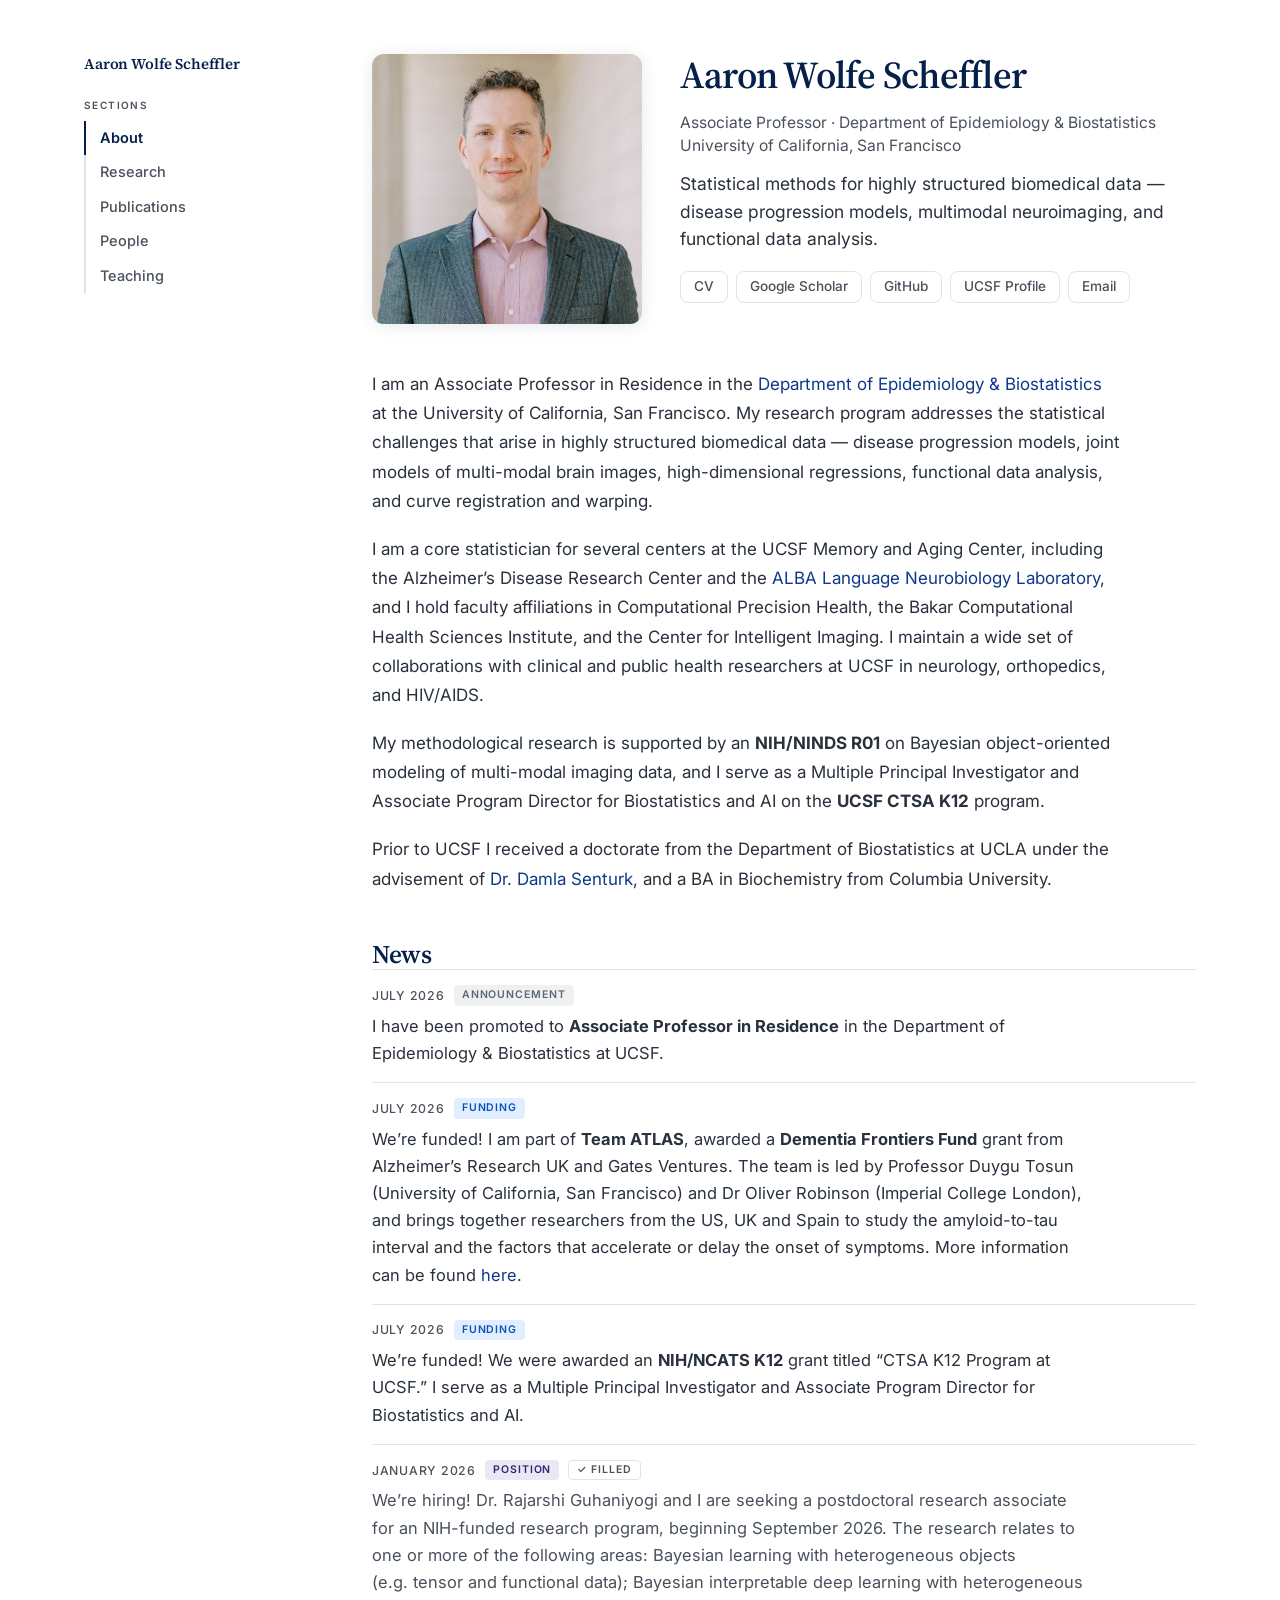
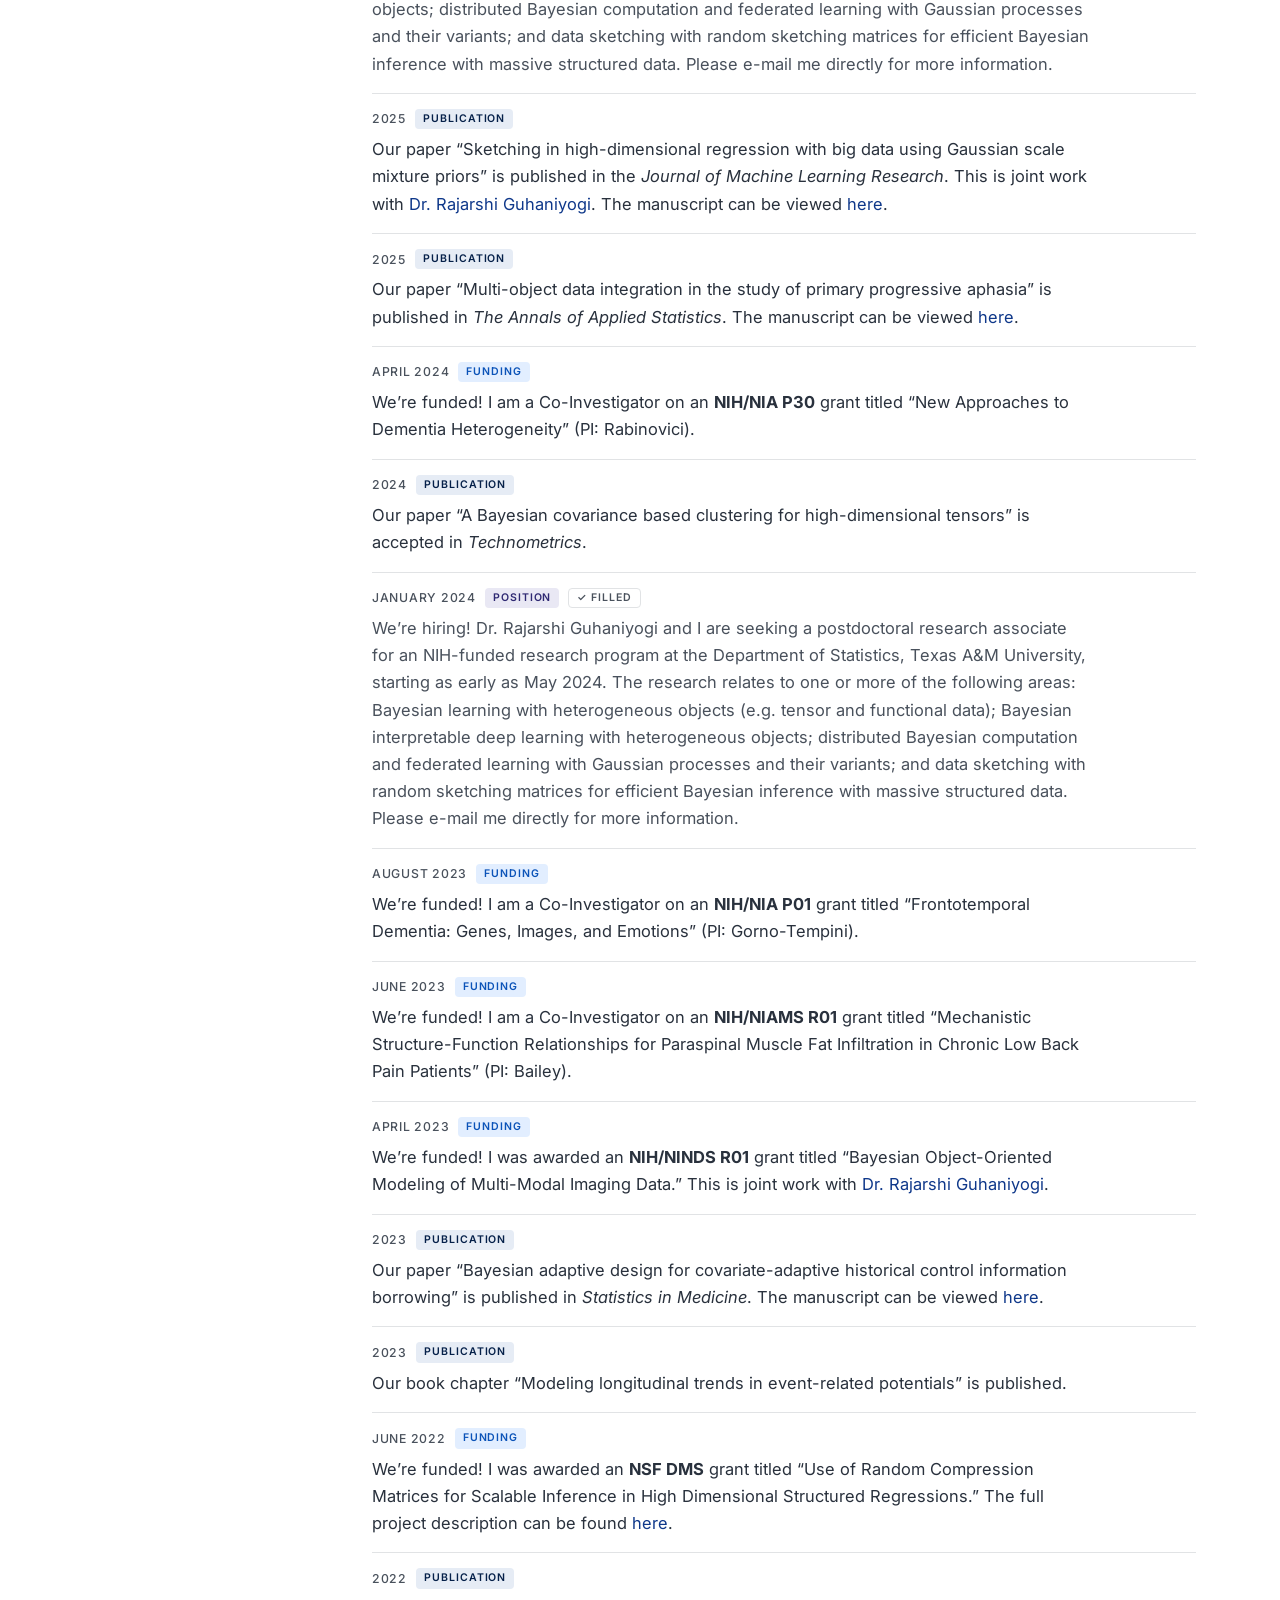
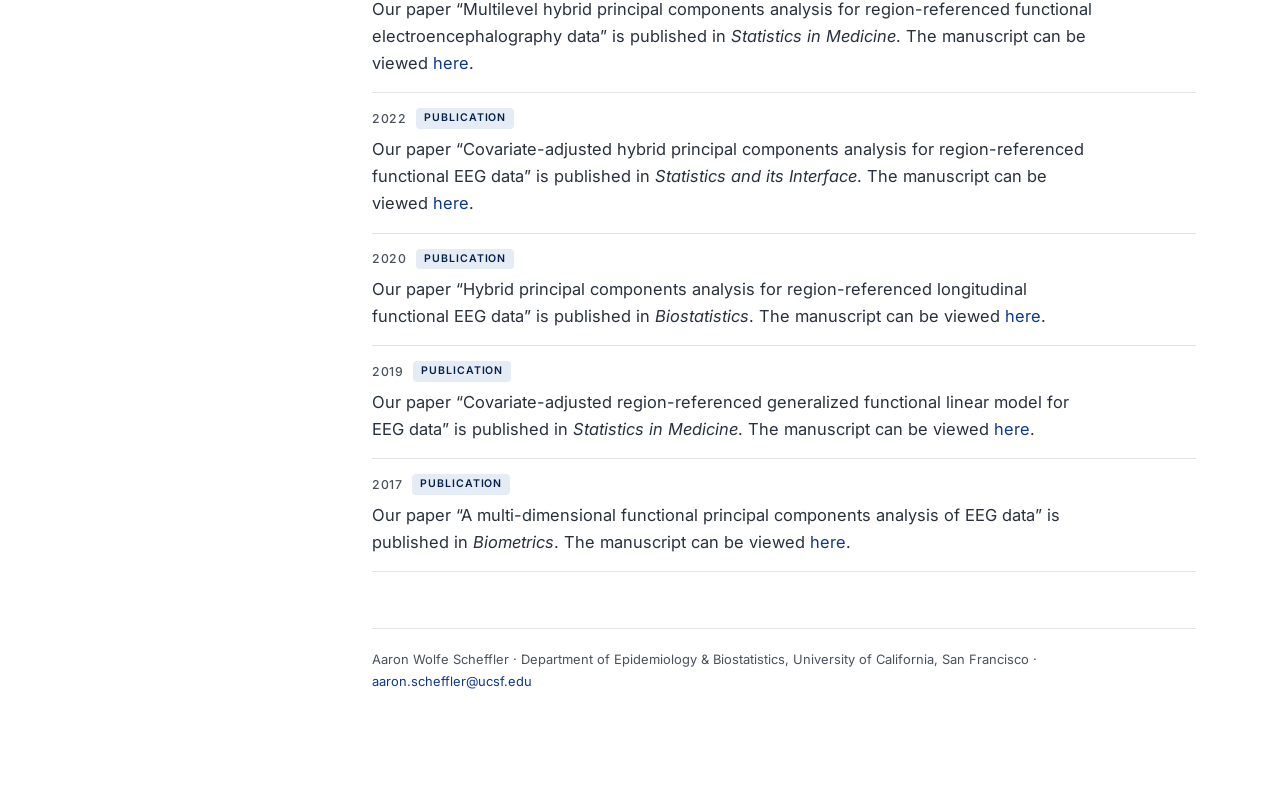
==== commit fba82af5: "Rebuild site from _generator/content.py" ====
--- a/index.html
+++ b/index.html
@@ -12,4 +12,4 @@
     <p class="tag">Statistical methods for highly structured biomedical data &mdash; disease progression models, multimodal neuroimaging, and functional data analysis.</p>
     <nav class="links"><a class="lnk" href="aaron_cv_2026.pdf">CV</a><a class="lnk" href="https://scholar.google.com/citations?user=4aba0JUAAAAJ&hl=en" target="_blank" rel="noopener">Google Scholar</a><a class="lnk" href="https://github.com/aaron-scheffler" target="_blank" rel="noopener">GitHub</a><a class="lnk" href="https://profiles.ucsf.edu/aaron.scheffler" target="_blank" rel="noopener">UCSF Profile</a><a class="lnk" href="mailto:aaron.scheffler@ucsf.edu">Email</a></nav>
   </div>
-</header><section class="block"><div class="prose"><p>I am an Associate Professor in Residence in the <a href="https://profiles.ucsf.edu/aaron.scheffler">Department of Epidemiology &amp; Biostatistics</a> at the University of California, San Francisco. My research program addresses the statistical challenges that arise in highly structured biomedical data &mdash; disease progression models, joint models of multi-modal brain images, high-dimensional regressions, functional data analysis, and curve registration and warping.</p><p>I am a core statistician for several centers at the UCSF Memory and Aging Center, including the Alzheimer’s Disease Research Center and the <a href="https://websites.ucsf.edu/website/alba-language-neurobiology-lab">ALBA Language Neurobiology Laboratory</a>, and I hold faculty appointments in Computational Precision Health, the Bakar Computational Health Sciences Institute, and the Center for Intelligent Imaging. I maintain a wide set of collaborations with clinical and public health researchers at UCSF in neurology, orthopedics, and HIV/AIDS.</p><p>My methodological research is supported by an <strong>NIH/NINDS R01</strong> on Bayesian object-oriented modeling of multi-modal imaging data, and I serve as a Multiple Principal Investigator and Associate Program Director for Biostatistics and AI on the <strong>UCSF CTSA K12</strong> program.</p><p>Prior to UCSF I received a doctorate from the Department of Biostatistics at UCLA under the advisement of <a href="https://ph.ucla.edu/about/faculty-staff-directory/damla-senturk">Dr. Damla Senturk</a>, and a BA in Biochemistry from Columbia University.</p></div></section><section class="block" id="news"><h2>News</h2><ol class="news"><li class="n-other"><div class="ntop"><span class="date">July 2026</span><span class="kind k-other">Announcement</span></div><div class="what">I have been promoted to <strong>Associate Professor in Residence</strong> in the Department of Epidemiology &amp; Biostatistics at UCSF.</div></li><li class="n-funding"><div class="ntop"><span class="date">July 2026</span><span class="kind k-funding">Funding</span></div><div class="what">We&rsquo;re funded! I am part of <strong>Team ATLAS</strong>, awarded a <strong>Dementia Frontiers Fund</strong> grant from Alzheimer&rsquo;s Research UK and Gates Ventures. The team is led by Professor Duygu Tosun (University of California, San Francisco) and Dr Oliver Robinson (Imperial College London), and brings together researchers from the US, UK and Spain to study the amyloid-to-tau interval and the factors that accelerate or delay the onset of symptoms. More information can be found <a href="https://www.alzheimersresearchuk.org/news/dementia-frontiers-fund-backs-12-international-teams/">here</a>.</div></li><li class="n-funding"><div class="ntop"><span class="date">July 2026</span><span class="kind k-funding">Funding</span></div><div class="what">We&rsquo;re funded! We were awarded an <strong>NIH/NCATS K12</strong> grant titled &ldquo;CTSA K12 Program at UCSF.&rdquo; I serve as a Multiple Principal Investigator and Associate Program Director for Biostatistics and AI.</div></li><li class="n-position"><div class="ntop"><span class="date">January 2026</span><span class="kind k-position">Position</span><span class="filled">Filled</span></div><div class="what">We&rsquo;re hiring! Dr. Rajarshi Guhaniyogi and I are seeking a postdoctoral research associate for an NIH-funded research program, beginning September 2026. The research relates to one or more of the following areas: Bayesian learning with heterogeneous objects (e.g.&nbsp;tensor and functional data); Bayesian interpretable deep learning with heterogeneous objects; distributed Bayesian computation and federated learning with Gaussian processes and their variants; and data sketching with random sketching matrices for efficient Bayesian inference with massive structured data. Please e-mail me directly for more information.</div></li><li class="n-paper"><div class="ntop"><span class="date">2025</span><span class="kind k-paper">Publication</span></div><div class="what">Our paper &ldquo;Sketching in high-dimensional regression with big data using Gaussian scale mixture priors&rdquo; is published in the <em>Journal of Machine Learning Research</em>. This is joint work with <a href="https://sites.google.com/view/rajguhaniyogi/home">Dr. Rajarshi Guhaniyogi</a>. The manuscript can be viewed <a href="https://arxiv.org/abs/2105.04795" target="_blank" rel="noopener">here</a>.</div></li><li class="n-paper"><div class="ntop"><span class="date">2025</span><span class="kind k-paper">Publication</span></div><div class="what">Our paper &ldquo;Multi-object data integration in the study of primary progressive aphasia&rdquo; is published in <em>The Annals of Applied Statistics</em>. The manuscript can be viewed <a href="https://arxiv.org/abs/2407.09542" target="_blank" rel="noopener">here</a>.</div></li><li class="n-funding"><div class="ntop"><span class="date">April 2024</span><span class="kind k-funding">Funding</span></div><div class="what">We&rsquo;re funded! I am a Co-Investigator on an <strong>NIH/NIA P30</strong> grant titled &ldquo;New Approaches to Dementia Heterogeneity&rdquo; (PI: Rabinovici).</div></li><li class="n-paper"><div class="ntop"><span class="date">2024</span><span class="kind k-paper">Publication</span></div><div class="what">Our paper &ldquo;A Bayesian covariance based clustering for high-dimensional tensors&rdquo; is accepted in <em>Technometrics</em>.</div></li><li class="n-position"><div class="ntop"><span class="date">January 2024</span><span class="kind k-position">Position</span><span class="filled">Filled</span></div><div class="what">We&rsquo;re hiring! Dr. Rajarshi Guhaniyogi and I are seeking a postdoctoral research associate for an NIH-funded research program at the Department of Statistics, Texas A&amp;M University, starting as early as May 2024. The research relates to one or more of the following areas: Bayesian learning with heterogeneous objects (e.g.&nbsp;tensor and functional data); Bayesian interpretable deep learning with heterogeneous objects; distributed Bayesian computation and federated learning with Gaussian processes and their variants; and data sketching with random sketching matrices for efficient Bayesian inference with massive structured data. Please e-mail me directly for more information.</div></li><li class="n-funding"><div class="ntop"><span class="date">August 2023</span><span class="kind k-funding">Funding</span></div><div class="what">We&rsquo;re funded! I am a Co-Investigator on an <strong>NIH/NIA P01</strong> grant titled &ldquo;Frontotemporal Dementia: Genes, Images, and Emotions&rdquo; (PI: Gorno-Tempini).</div></li><li class="n-funding"><div class="ntop"><span class="date">June 2023</span><span class="kind k-funding">Funding</span></div><div class="what">We&rsquo;re funded! I am a Co-Investigator on an <strong>NIH/NIAMS R01</strong> grant titled &ldquo;Mechanistic Structure-Function Relationships for Paraspinal Muscle Fat Infiltration in Chronic Low Back Pain Patients&rdquo; (PI: Bailey).</div></li><li class="n-funding"><div class="ntop"><span class="date">April 2023</span><span class="kind k-funding">Funding</span></div><div class="what">We&rsquo;re funded! I was awarded an <strong>NIH/NINDS R01</strong> grant titled &ldquo;Bayesian Object-Oriented Modeling of Multi-Modal Imaging Data.&rdquo; This is joint work with <a href="https://sites.google.com/view/rajguhaniyogi/home">Dr. Rajarshi Guhaniyogi</a>.</div></li><li class="n-paper"><div class="ntop"><span class="date">2023</span><span class="kind k-paper">Publication</span></div><div class="what">Our paper &ldquo;Bayesian adaptive design for covariate-adaptive historical control information borrowing&rdquo; is published in <em>Statistics in Medicine</em>. The manuscript can be viewed <a href="https://pubmed.ncbi.nlm.nih.gov/37750361/" target="_blank" rel="noopener">here</a>.</div></li><li class="n-paper"><div class="ntop"><span class="date">2023</span><span class="kind k-paper">Publication</span></div><div class="what">Our book chapter &ldquo;Modeling longitudinal trends in event-related potentials&rdquo; is published.</div></li><li class="n-funding"><div class="ntop"><span class="date">June 2022</span><span class="kind k-funding">Funding</span></div><div class="what">We&rsquo;re funded! I was awarded an <strong>NSF DMS</strong> grant titled &ldquo;Use of Random Compression Matrices for Scalable Inference in High Dimensional Structured Regressions.&rdquo; The full project description can be found <a href="https://www.nsf.gov/awardsearch/showAward?AWD_ID=2210206">here</a>.</div></li><li class="n-paper"><div class="ntop"><span class="date">2022</span><span class="kind k-paper">Publication</span></div><div class="what">Our paper &ldquo;Multilevel hybrid principal components analysis for region-referenced functional electroencephalography data&rdquo; is published in <em>Statistics in Medicine</em>. The manuscript can be viewed <a href="https://pubmed.ncbi.nlm.nih.gov/35611602/" target="_blank" rel="noopener">here</a>.</div></li><li class="n-paper"><div class="ntop"><span class="date">2022</span><span class="kind k-paper">Publication</span></div><div class="what">Our paper &ldquo;Covariate-adjusted hybrid principal components analysis for region-referenced functional EEG data&rdquo; is published in <em>Statistics and its Interface</em>. The manuscript can be viewed <a href="https://pubmed.ncbi.nlm.nih.gov/35664510/" target="_blank" rel="noopener">here</a>.</div></li><li class="n-paper"><div class="ntop"><span class="date">2020</span><span class="kind k-paper">Publication</span></div><div class="what">Our paper &ldquo;Hybrid principal components analysis for region-referenced longitudinal functional EEG data&rdquo; is published in <em>Biostatistics</em>. The manuscript can be viewed <a href="https://pubmed.ncbi.nlm.nih.gov/30084925/" target="_blank" rel="noopener">here</a>.</div></li><li class="n-paper"><div class="ntop"><span class="date">2019</span><span class="kind k-paper">Publication</span></div><div class="what">Our paper &ldquo;Covariate-adjusted region-referenced generalized functional linear model for EEG data&rdquo; is published in <em>Statistics in Medicine</em>. The manuscript can be viewed <a href="https://pubmed.ncbi.nlm.nih.gov/31659786/" target="_blank" rel="noopener">here</a>.</div></li><li class="n-paper"><div class="ntop"><span class="date">2017</span><span class="kind k-paper">Publication</span></div><div class="what">Our paper &ldquo;A multi-dimensional functional principal components analysis of EEG data&rdquo; is published in <em>Biometrics</em>. The manuscript can be viewed <a href="https://pubmed.ncbi.nlm.nih.gov/28072468/" target="_blank" rel="noopener">here</a>.</div></li></ol></section><footer class="foot"><p>Aaron Wolfe Scheffler &middot; Department of Epidemiology &amp; Biostatistics, University of California, San Francisco &middot; <a href="mailto:aaron.scheffler@ucsf.edu">aaron.scheffler@ucsf.edu</a></p></footer></main></div></body></html>+</header><section class="block"><div class="prose"><p>I am an Associate Professor in Residence in the <a href="https://profiles.ucsf.edu/aaron.scheffler">Department of Epidemiology &amp; Biostatistics</a> at the University of California, San Francisco. My research program addresses the statistical challenges that arise in highly structured biomedical data &mdash; disease progression models, joint models of multi-modal brain images, high-dimensional regressions, functional data analysis, and curve registration and warping.</p><p>I am a core statistician for several centers at the UCSF Memory and Aging Center, including the Alzheimer’s Disease Research Center and the <a href="https://websites.ucsf.edu/website/alba-language-neurobiology-lab">ALBA Language Neurobiology Laboratory</a>, and I hold faculty affiliations in Computational Precision Health, the Bakar Computational Health Sciences Institute, and the Center for Intelligent Imaging. I maintain a wide set of collaborations with clinical and public health researchers at UCSF in neurology, orthopedics, and HIV/AIDS.</p><p>My methodological research is supported by an <strong>NIH/NINDS R01</strong> on Bayesian object-oriented modeling of multi-modal imaging data, and I serve as a Multiple Principal Investigator and Associate Program Director for Biostatistics and AI on the <strong>UCSF CTSA K12</strong> program.</p><p>Prior to UCSF I received a doctorate from the Department of Biostatistics at UCLA under the advisement of <a href="https://ph.ucla.edu/about/faculty-staff-directory/damla-senturk">Dr. Damla Senturk</a>, and a BA in Biochemistry from Columbia University.</p></div></section><section class="block" id="news"><h2>News</h2><ol class="news"><li class="n-other"><div class="ntop"><span class="date">July 2026</span><span class="kind k-other">Announcement</span></div><div class="what">I have been promoted to <strong>Associate Professor in Residence</strong> in the Department of Epidemiology &amp; Biostatistics at UCSF.</div></li><li class="n-funding"><div class="ntop"><span class="date">July 2026</span><span class="kind k-funding">Funding</span></div><div class="what">We&rsquo;re funded! I am part of <strong>Team ATLAS</strong>, awarded a <strong>Dementia Frontiers Fund</strong> grant from Alzheimer&rsquo;s Research UK and Gates Ventures. The team is led by Professor Duygu Tosun (University of California, San Francisco) and Dr Oliver Robinson (Imperial College London), and brings together researchers from the US, UK and Spain to study the amyloid-to-tau interval and the factors that accelerate or delay the onset of symptoms. More information can be found <a href="https://www.alzheimersresearchuk.org/news/dementia-frontiers-fund-backs-12-international-teams/">here</a>.</div></li><li class="n-funding"><div class="ntop"><span class="date">July 2026</span><span class="kind k-funding">Funding</span></div><div class="what">We&rsquo;re funded! We were awarded an <strong>NIH/NCATS K12</strong> grant titled &ldquo;CTSA K12 Program at UCSF.&rdquo; I serve as a Multiple Principal Investigator and Associate Program Director for Biostatistics and AI.</div></li><li class="n-position"><div class="ntop"><span class="date">January 2026</span><span class="kind k-position">Position</span><span class="filled">Filled</span></div><div class="what">We&rsquo;re hiring! Dr. Rajarshi Guhaniyogi and I are seeking a postdoctoral research associate for an NIH-funded research program, beginning September 2026. The research relates to one or more of the following areas: Bayesian learning with heterogeneous objects (e.g.&nbsp;tensor and functional data); Bayesian interpretable deep learning with heterogeneous objects; distributed Bayesian computation and federated learning with Gaussian processes and their variants; and data sketching with random sketching matrices for efficient Bayesian inference with massive structured data. Please e-mail me directly for more information.</div></li><li class="n-paper"><div class="ntop"><span class="date">2025</span><span class="kind k-paper">Publication</span></div><div class="what">Our paper &ldquo;Sketching in high-dimensional regression with big data using Gaussian scale mixture priors&rdquo; is published in the <em>Journal of Machine Learning Research</em>. This is joint work with <a href="https://sites.google.com/view/rajguhaniyogi/home">Dr. Rajarshi Guhaniyogi</a>. The manuscript can be viewed <a href="https://arxiv.org/abs/2105.04795" target="_blank" rel="noopener">here</a>.</div></li><li class="n-paper"><div class="ntop"><span class="date">2025</span><span class="kind k-paper">Publication</span></div><div class="what">Our paper &ldquo;Multi-object data integration in the study of primary progressive aphasia&rdquo; is published in <em>The Annals of Applied Statistics</em>. The manuscript can be viewed <a href="https://arxiv.org/abs/2407.09542" target="_blank" rel="noopener">here</a>.</div></li><li class="n-funding"><div class="ntop"><span class="date">April 2024</span><span class="kind k-funding">Funding</span></div><div class="what">We&rsquo;re funded! I am a Co-Investigator on an <strong>NIH/NIA P30</strong> grant titled &ldquo;New Approaches to Dementia Heterogeneity&rdquo; (PI: Rabinovici).</div></li><li class="n-paper"><div class="ntop"><span class="date">2024</span><span class="kind k-paper">Publication</span></div><div class="what">Our paper &ldquo;A Bayesian covariance based clustering for high-dimensional tensors&rdquo; is accepted in <em>Technometrics</em>.</div></li><li class="n-position"><div class="ntop"><span class="date">January 2024</span><span class="kind k-position">Position</span><span class="filled">Filled</span></div><div class="what">We&rsquo;re hiring! Dr. Rajarshi Guhaniyogi and I are seeking a postdoctoral research associate for an NIH-funded research program at the Department of Statistics, Texas A&amp;M University, starting as early as May 2024. The research relates to one or more of the following areas: Bayesian learning with heterogeneous objects (e.g.&nbsp;tensor and functional data); Bayesian interpretable deep learning with heterogeneous objects; distributed Bayesian computation and federated learning with Gaussian processes and their variants; and data sketching with random sketching matrices for efficient Bayesian inference with massive structured data. Please e-mail me directly for more information.</div></li><li class="n-funding"><div class="ntop"><span class="date">August 2023</span><span class="kind k-funding">Funding</span></div><div class="what">We&rsquo;re funded! I am a Co-Investigator on an <strong>NIH/NIA P01</strong> grant titled &ldquo;Frontotemporal Dementia: Genes, Images, and Emotions&rdquo; (PI: Gorno-Tempini).</div></li><li class="n-funding"><div class="ntop"><span class="date">June 2023</span><span class="kind k-funding">Funding</span></div><div class="what">We&rsquo;re funded! I am a Co-Investigator on an <strong>NIH/NIAMS R01</strong> grant titled &ldquo;Mechanistic Structure-Function Relationships for Paraspinal Muscle Fat Infiltration in Chronic Low Back Pain Patients&rdquo; (PI: Bailey).</div></li><li class="n-funding"><div class="ntop"><span class="date">April 2023</span><span class="kind k-funding">Funding</span></div><div class="what">We&rsquo;re funded! I was awarded an <strong>NIH/NINDS R01</strong> grant titled &ldquo;Bayesian Object-Oriented Modeling of Multi-Modal Imaging Data.&rdquo; This is joint work with <a href="https://sites.google.com/view/rajguhaniyogi/home">Dr. Rajarshi Guhaniyogi</a>.</div></li><li class="n-paper"><div class="ntop"><span class="date">2023</span><span class="kind k-paper">Publication</span></div><div class="what">Our paper &ldquo;Bayesian adaptive design for covariate-adaptive historical control information borrowing&rdquo; is published in <em>Statistics in Medicine</em>. The manuscript can be viewed <a href="https://pubmed.ncbi.nlm.nih.gov/37750361/" target="_blank" rel="noopener">here</a>.</div></li><li class="n-paper"><div class="ntop"><span class="date">2023</span><span class="kind k-paper">Publication</span></div><div class="what">Our book chapter &ldquo;Modeling longitudinal trends in event-related potentials&rdquo; is published.</div></li><li class="n-funding"><div class="ntop"><span class="date">June 2022</span><span class="kind k-funding">Funding</span></div><div class="what">We&rsquo;re funded! I was awarded an <strong>NSF DMS</strong> grant titled &ldquo;Use of Random Compression Matrices for Scalable Inference in High Dimensional Structured Regressions.&rdquo; The full project description can be found <a href="https://www.nsf.gov/awardsearch/showAward?AWD_ID=2210206">here</a>.</div></li><li class="n-paper"><div class="ntop"><span class="date">2022</span><span class="kind k-paper">Publication</span></div><div class="what">Our paper &ldquo;Multilevel hybrid principal components analysis for region-referenced functional electroencephalography data&rdquo; is published in <em>Statistics in Medicine</em>. The manuscript can be viewed <a href="https://pubmed.ncbi.nlm.nih.gov/35611602/" target="_blank" rel="noopener">here</a>.</div></li><li class="n-paper"><div class="ntop"><span class="date">2022</span><span class="kind k-paper">Publication</span></div><div class="what">Our paper &ldquo;Covariate-adjusted hybrid principal components analysis for region-referenced functional EEG data&rdquo; is published in <em>Statistics and its Interface</em>. The manuscript can be viewed <a href="https://pubmed.ncbi.nlm.nih.gov/35664510/" target="_blank" rel="noopener">here</a>.</div></li><li class="n-paper"><div class="ntop"><span class="date">2020</span><span class="kind k-paper">Publication</span></div><div class="what">Our paper &ldquo;Hybrid principal components analysis for region-referenced longitudinal functional EEG data&rdquo; is published in <em>Biostatistics</em>. The manuscript can be viewed <a href="https://pubmed.ncbi.nlm.nih.gov/30084925/" target="_blank" rel="noopener">here</a>.</div></li><li class="n-paper"><div class="ntop"><span class="date">2019</span><span class="kind k-paper">Publication</span></div><div class="what">Our paper &ldquo;Covariate-adjusted region-referenced generalized functional linear model for EEG data&rdquo; is published in <em>Statistics in Medicine</em>. The manuscript can be viewed <a href="https://pubmed.ncbi.nlm.nih.gov/31659786/" target="_blank" rel="noopener">here</a>.</div></li><li class="n-paper"><div class="ntop"><span class="date">2017</span><span class="kind k-paper">Publication</span></div><div class="what">Our paper &ldquo;A multi-dimensional functional principal components analysis of EEG data&rdquo; is published in <em>Biometrics</em>. The manuscript can be viewed <a href="https://pubmed.ncbi.nlm.nih.gov/28072468/" target="_blank" rel="noopener">here</a>.</div></li></ol></section><footer class="foot"><p>Aaron Wolfe Scheffler &middot; Department of Epidemiology &amp; Biostatistics, University of California, San Francisco &middot; <a href="mailto:aaron.scheffler@ucsf.edu">aaron.scheffler@ucsf.edu</a></p></footer></main></div></body></html>
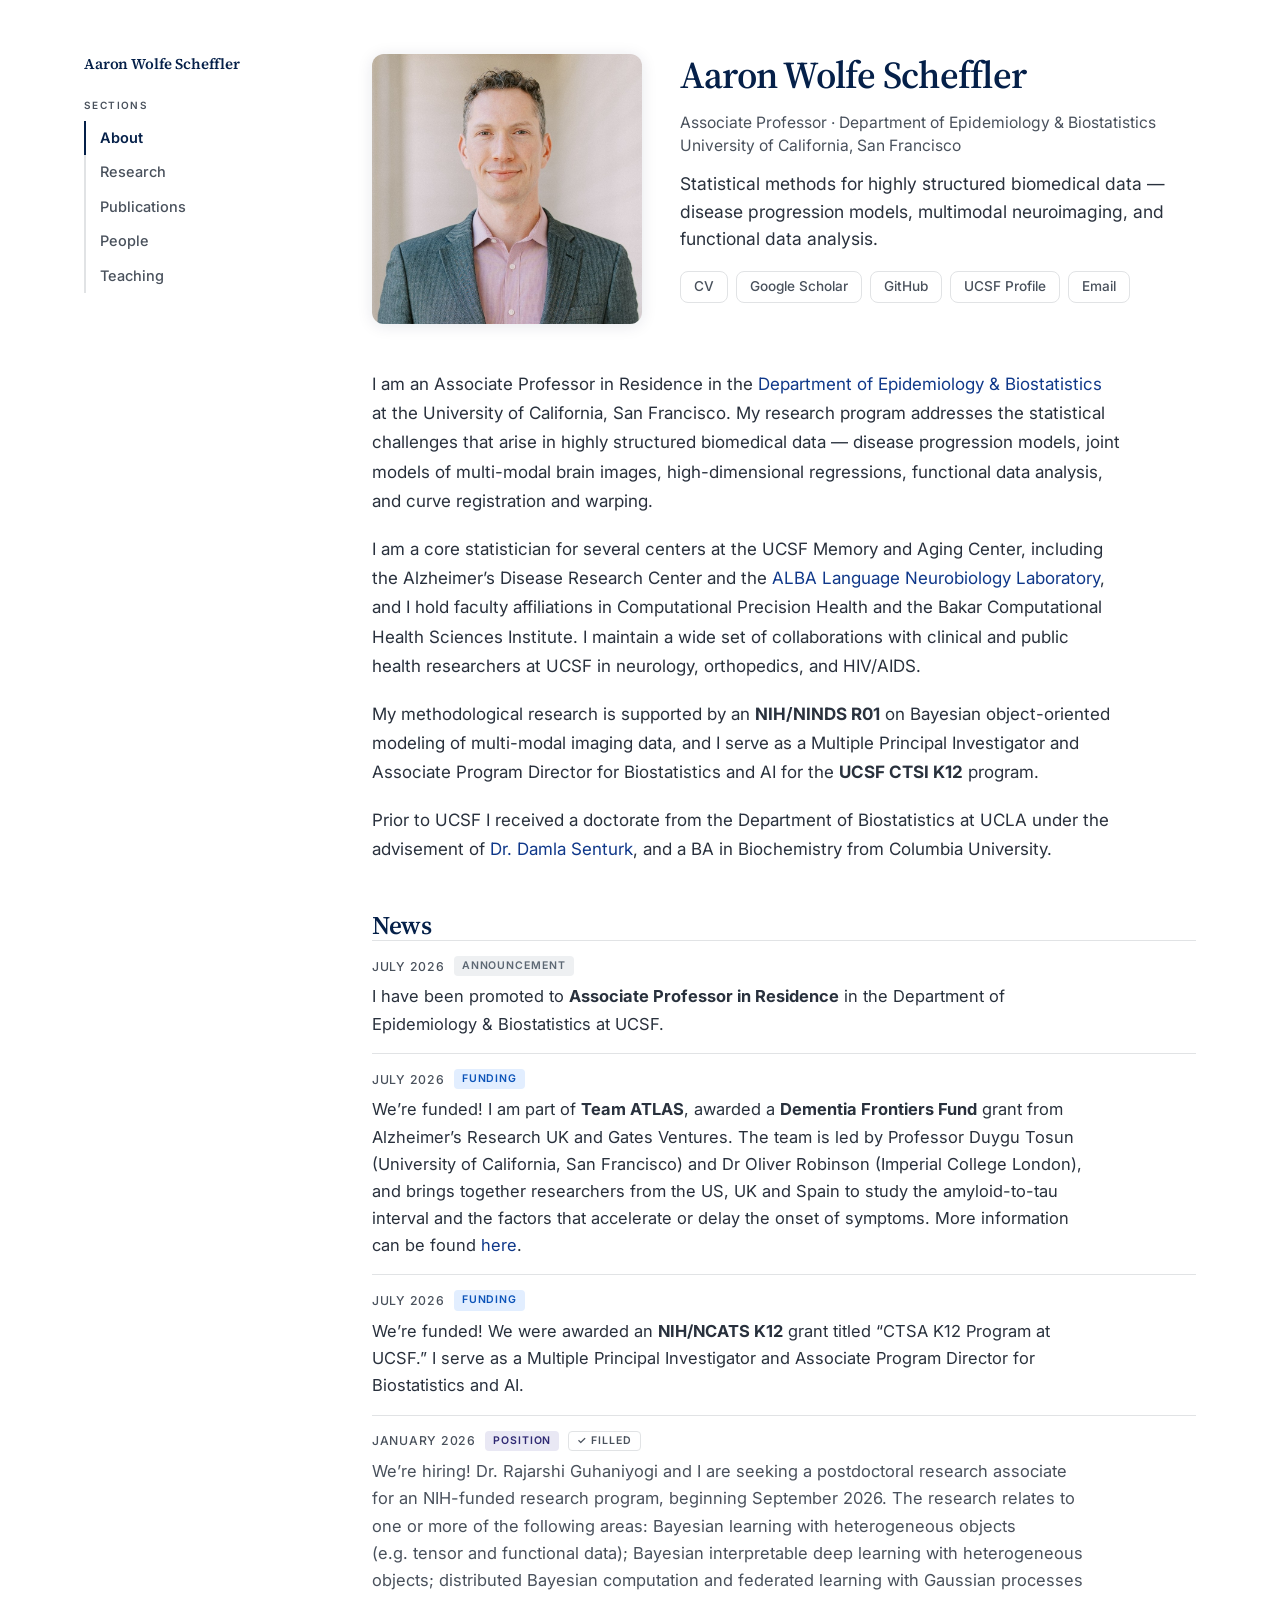
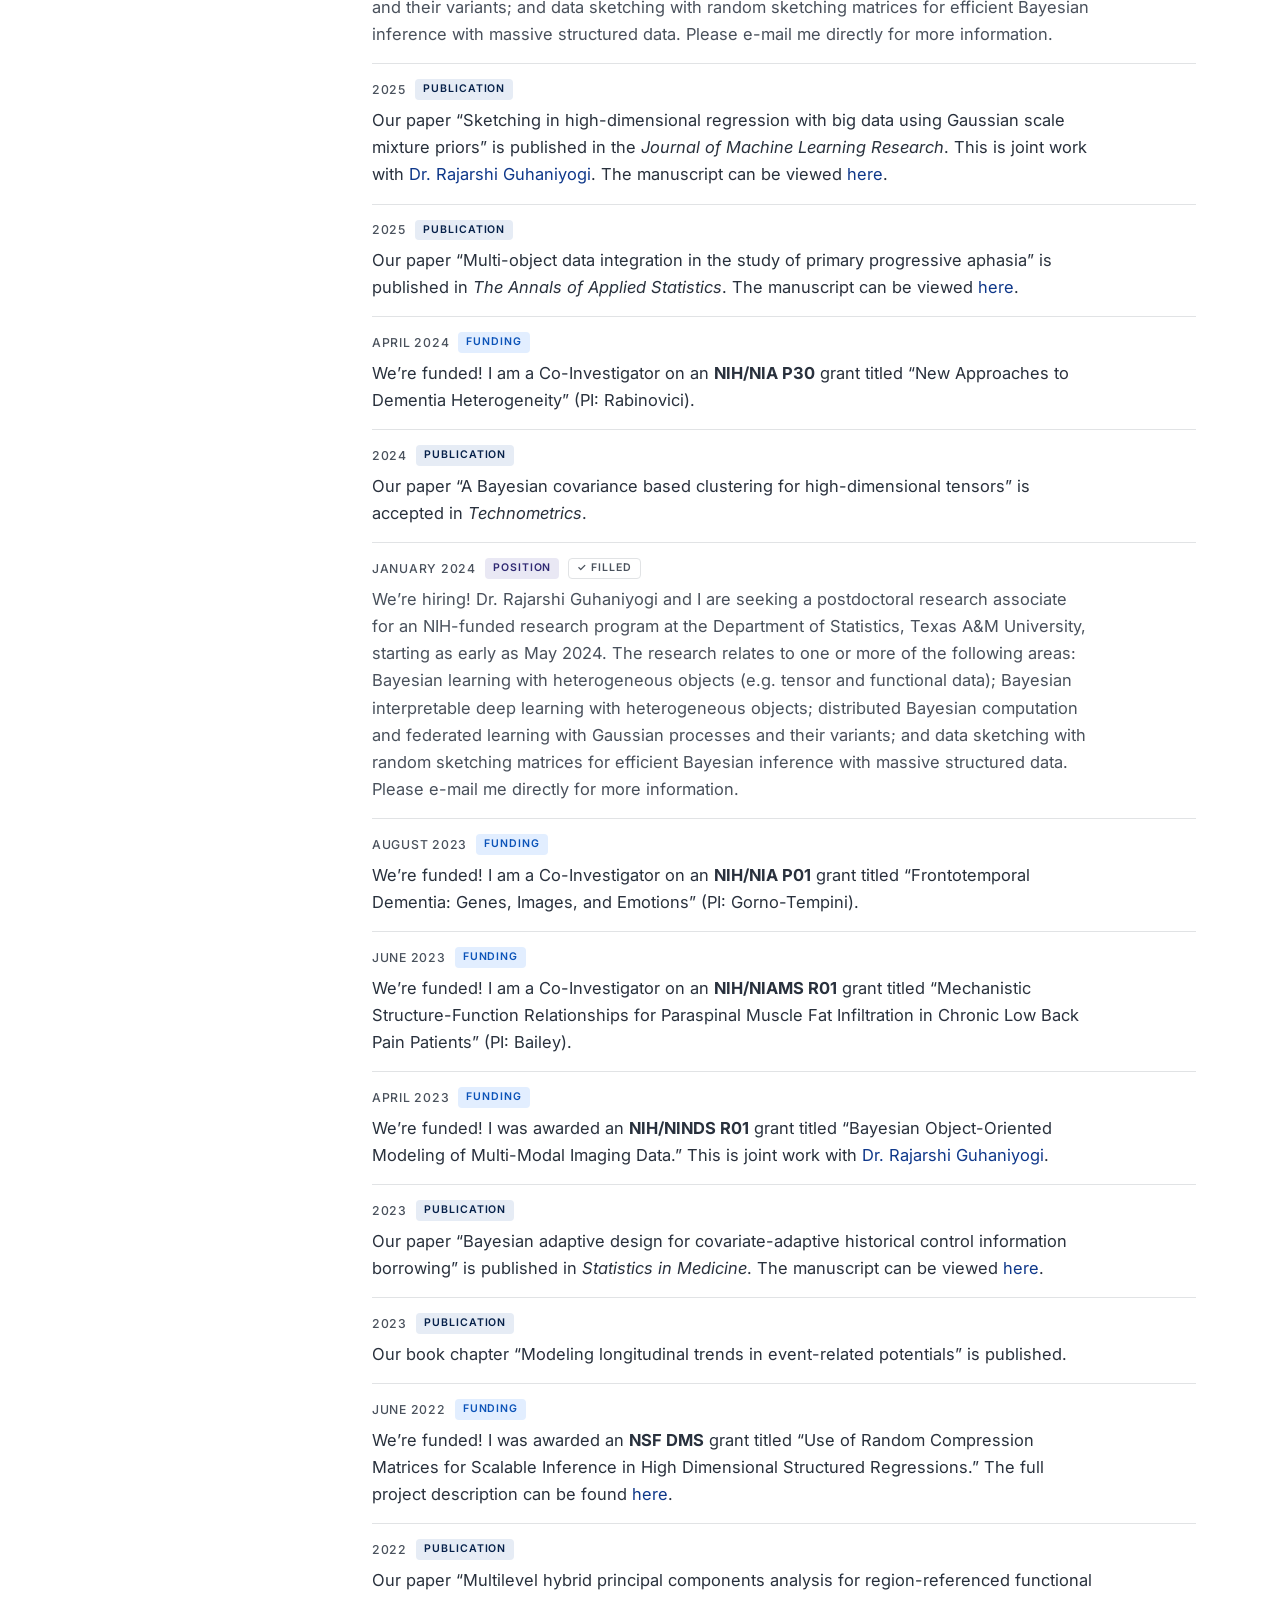
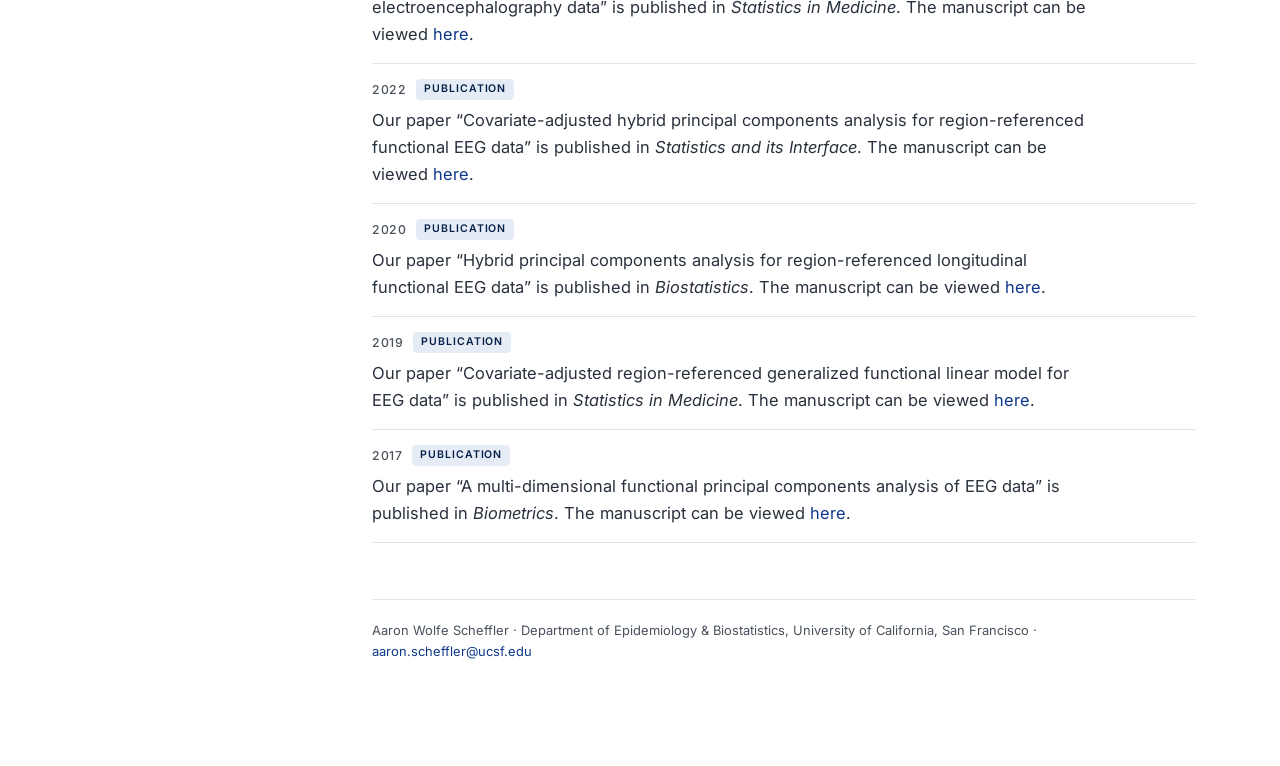
==== commit 68fe4686: "Rebuild site from _generator/content.py" ====
--- a/index.html
+++ b/index.html
@@ -12,4 +12,4 @@
     <p class="tag">Statistical methods for highly structured biomedical data &mdash; disease progression models, multimodal neuroimaging, and functional data analysis.</p>
     <nav class="links"><a class="lnk" href="aaron_cv_2026.pdf">CV</a><a class="lnk" href="https://scholar.google.com/citations?user=4aba0JUAAAAJ&hl=en" target="_blank" rel="noopener">Google Scholar</a><a class="lnk" href="https://github.com/aaron-scheffler" target="_blank" rel="noopener">GitHub</a><a class="lnk" href="https://profiles.ucsf.edu/aaron.scheffler" target="_blank" rel="noopener">UCSF Profile</a><a class="lnk" href="mailto:aaron.scheffler@ucsf.edu">Email</a></nav>
   </div>
-</header><section class="block"><div class="prose"><p>I am an Associate Professor in Residence in the <a href="https://profiles.ucsf.edu/aaron.scheffler">Department of Epidemiology &amp; Biostatistics</a> at the University of California, San Francisco. My research program addresses the statistical challenges that arise in highly structured biomedical data &mdash; disease progression models, joint models of multi-modal brain images, high-dimensional regressions, functional data analysis, and curve registration and warping.</p><p>I am a core statistician for several centers at the UCSF Memory and Aging Center, including the Alzheimer’s Disease Research Center and the <a href="https://websites.ucsf.edu/website/alba-language-neurobiology-lab">ALBA Language Neurobiology Laboratory</a>, and I hold faculty affiliations in Computational Precision Health, the Bakar Computational Health Sciences Institute, and the Center for Intelligent Imaging. I maintain a wide set of collaborations with clinical and public health researchers at UCSF in neurology, orthopedics, and HIV/AIDS.</p><p>My methodological research is supported by an <strong>NIH/NINDS R01</strong> on Bayesian object-oriented modeling of multi-modal imaging data, and I serve as a Multiple Principal Investigator and Associate Program Director for Biostatistics and AI on the <strong>UCSF CTSA K12</strong> program.</p><p>Prior to UCSF I received a doctorate from the Department of Biostatistics at UCLA under the advisement of <a href="https://ph.ucla.edu/about/faculty-staff-directory/damla-senturk">Dr. Damla Senturk</a>, and a BA in Biochemistry from Columbia University.</p></div></section><section class="block" id="news"><h2>News</h2><ol class="news"><li class="n-other"><div class="ntop"><span class="date">July 2026</span><span class="kind k-other">Announcement</span></div><div class="what">I have been promoted to <strong>Associate Professor in Residence</strong> in the Department of Epidemiology &amp; Biostatistics at UCSF.</div></li><li class="n-funding"><div class="ntop"><span class="date">July 2026</span><span class="kind k-funding">Funding</span></div><div class="what">We&rsquo;re funded! I am part of <strong>Team ATLAS</strong>, awarded a <strong>Dementia Frontiers Fund</strong> grant from Alzheimer&rsquo;s Research UK and Gates Ventures. The team is led by Professor Duygu Tosun (University of California, San Francisco) and Dr Oliver Robinson (Imperial College London), and brings together researchers from the US, UK and Spain to study the amyloid-to-tau interval and the factors that accelerate or delay the onset of symptoms. More information can be found <a href="https://www.alzheimersresearchuk.org/news/dementia-frontiers-fund-backs-12-international-teams/">here</a>.</div></li><li class="n-funding"><div class="ntop"><span class="date">July 2026</span><span class="kind k-funding">Funding</span></div><div class="what">We&rsquo;re funded! We were awarded an <strong>NIH/NCATS K12</strong> grant titled &ldquo;CTSA K12 Program at UCSF.&rdquo; I serve as a Multiple Principal Investigator and Associate Program Director for Biostatistics and AI.</div></li><li class="n-position"><div class="ntop"><span class="date">January 2026</span><span class="kind k-position">Position</span><span class="filled">Filled</span></div><div class="what">We&rsquo;re hiring! Dr. Rajarshi Guhaniyogi and I are seeking a postdoctoral research associate for an NIH-funded research program, beginning September 2026. The research relates to one or more of the following areas: Bayesian learning with heterogeneous objects (e.g.&nbsp;tensor and functional data); Bayesian interpretable deep learning with heterogeneous objects; distributed Bayesian computation and federated learning with Gaussian processes and their variants; and data sketching with random sketching matrices for efficient Bayesian inference with massive structured data. Please e-mail me directly for more information.</div></li><li class="n-paper"><div class="ntop"><span class="date">2025</span><span class="kind k-paper">Publication</span></div><div class="what">Our paper &ldquo;Sketching in high-dimensional regression with big data using Gaussian scale mixture priors&rdquo; is published in the <em>Journal of Machine Learning Research</em>. This is joint work with <a href="https://sites.google.com/view/rajguhaniyogi/home">Dr. Rajarshi Guhaniyogi</a>. The manuscript can be viewed <a href="https://arxiv.org/abs/2105.04795" target="_blank" rel="noopener">here</a>.</div></li><li class="n-paper"><div class="ntop"><span class="date">2025</span><span class="kind k-paper">Publication</span></div><div class="what">Our paper &ldquo;Multi-object data integration in the study of primary progressive aphasia&rdquo; is published in <em>The Annals of Applied Statistics</em>. The manuscript can be viewed <a href="https://arxiv.org/abs/2407.09542" target="_blank" rel="noopener">here</a>.</div></li><li class="n-funding"><div class="ntop"><span class="date">April 2024</span><span class="kind k-funding">Funding</span></div><div class="what">We&rsquo;re funded! I am a Co-Investigator on an <strong>NIH/NIA P30</strong> grant titled &ldquo;New Approaches to Dementia Heterogeneity&rdquo; (PI: Rabinovici).</div></li><li class="n-paper"><div class="ntop"><span class="date">2024</span><span class="kind k-paper">Publication</span></div><div class="what">Our paper &ldquo;A Bayesian covariance based clustering for high-dimensional tensors&rdquo; is accepted in <em>Technometrics</em>.</div></li><li class="n-position"><div class="ntop"><span class="date">January 2024</span><span class="kind k-position">Position</span><span class="filled">Filled</span></div><div class="what">We&rsquo;re hiring! Dr. Rajarshi Guhaniyogi and I are seeking a postdoctoral research associate for an NIH-funded research program at the Department of Statistics, Texas A&amp;M University, starting as early as May 2024. The research relates to one or more of the following areas: Bayesian learning with heterogeneous objects (e.g.&nbsp;tensor and functional data); Bayesian interpretable deep learning with heterogeneous objects; distributed Bayesian computation and federated learning with Gaussian processes and their variants; and data sketching with random sketching matrices for efficient Bayesian inference with massive structured data. Please e-mail me directly for more information.</div></li><li class="n-funding"><div class="ntop"><span class="date">August 2023</span><span class="kind k-funding">Funding</span></div><div class="what">We&rsquo;re funded! I am a Co-Investigator on an <strong>NIH/NIA P01</strong> grant titled &ldquo;Frontotemporal Dementia: Genes, Images, and Emotions&rdquo; (PI: Gorno-Tempini).</div></li><li class="n-funding"><div class="ntop"><span class="date">June 2023</span><span class="kind k-funding">Funding</span></div><div class="what">We&rsquo;re funded! I am a Co-Investigator on an <strong>NIH/NIAMS R01</strong> grant titled &ldquo;Mechanistic Structure-Function Relationships for Paraspinal Muscle Fat Infiltration in Chronic Low Back Pain Patients&rdquo; (PI: Bailey).</div></li><li class="n-funding"><div class="ntop"><span class="date">April 2023</span><span class="kind k-funding">Funding</span></div><div class="what">We&rsquo;re funded! I was awarded an <strong>NIH/NINDS R01</strong> grant titled &ldquo;Bayesian Object-Oriented Modeling of Multi-Modal Imaging Data.&rdquo; This is joint work with <a href="https://sites.google.com/view/rajguhaniyogi/home">Dr. Rajarshi Guhaniyogi</a>.</div></li><li class="n-paper"><div class="ntop"><span class="date">2023</span><span class="kind k-paper">Publication</span></div><div class="what">Our paper &ldquo;Bayesian adaptive design for covariate-adaptive historical control information borrowing&rdquo; is published in <em>Statistics in Medicine</em>. The manuscript can be viewed <a href="https://pubmed.ncbi.nlm.nih.gov/37750361/" target="_blank" rel="noopener">here</a>.</div></li><li class="n-paper"><div class="ntop"><span class="date">2023</span><span class="kind k-paper">Publication</span></div><div class="what">Our book chapter &ldquo;Modeling longitudinal trends in event-related potentials&rdquo; is published.</div></li><li class="n-funding"><div class="ntop"><span class="date">June 2022</span><span class="kind k-funding">Funding</span></div><div class="what">We&rsquo;re funded! I was awarded an <strong>NSF DMS</strong> grant titled &ldquo;Use of Random Compression Matrices for Scalable Inference in High Dimensional Structured Regressions.&rdquo; The full project description can be found <a href="https://www.nsf.gov/awardsearch/showAward?AWD_ID=2210206">here</a>.</div></li><li class="n-paper"><div class="ntop"><span class="date">2022</span><span class="kind k-paper">Publication</span></div><div class="what">Our paper &ldquo;Multilevel hybrid principal components analysis for region-referenced functional electroencephalography data&rdquo; is published in <em>Statistics in Medicine</em>. The manuscript can be viewed <a href="https://pubmed.ncbi.nlm.nih.gov/35611602/" target="_blank" rel="noopener">here</a>.</div></li><li class="n-paper"><div class="ntop"><span class="date">2022</span><span class="kind k-paper">Publication</span></div><div class="what">Our paper &ldquo;Covariate-adjusted hybrid principal components analysis for region-referenced functional EEG data&rdquo; is published in <em>Statistics and its Interface</em>. The manuscript can be viewed <a href="https://pubmed.ncbi.nlm.nih.gov/35664510/" target="_blank" rel="noopener">here</a>.</div></li><li class="n-paper"><div class="ntop"><span class="date">2020</span><span class="kind k-paper">Publication</span></div><div class="what">Our paper &ldquo;Hybrid principal components analysis for region-referenced longitudinal functional EEG data&rdquo; is published in <em>Biostatistics</em>. The manuscript can be viewed <a href="https://pubmed.ncbi.nlm.nih.gov/30084925/" target="_blank" rel="noopener">here</a>.</div></li><li class="n-paper"><div class="ntop"><span class="date">2019</span><span class="kind k-paper">Publication</span></div><div class="what">Our paper &ldquo;Covariate-adjusted region-referenced generalized functional linear model for EEG data&rdquo; is published in <em>Statistics in Medicine</em>. The manuscript can be viewed <a href="https://pubmed.ncbi.nlm.nih.gov/31659786/" target="_blank" rel="noopener">here</a>.</div></li><li class="n-paper"><div class="ntop"><span class="date">2017</span><span class="kind k-paper">Publication</span></div><div class="what">Our paper &ldquo;A multi-dimensional functional principal components analysis of EEG data&rdquo; is published in <em>Biometrics</em>. The manuscript can be viewed <a href="https://pubmed.ncbi.nlm.nih.gov/28072468/" target="_blank" rel="noopener">here</a>.</div></li></ol></section><footer class="foot"><p>Aaron Wolfe Scheffler &middot; Department of Epidemiology &amp; Biostatistics, University of California, San Francisco &middot; <a href="mailto:aaron.scheffler@ucsf.edu">aaron.scheffler@ucsf.edu</a></p></footer></main></div></body></html>+</header><section class="block"><div class="prose"><p>I am an Associate Professor in Residence in the <a href="https://profiles.ucsf.edu/aaron.scheffler">Department of Epidemiology &amp; Biostatistics</a> at the University of California, San Francisco. My research program addresses the statistical challenges that arise in highly structured biomedical data &mdash; disease progression models, joint models of multi-modal brain images, high-dimensional regressions, functional data analysis, and curve registration and warping.</p><p>I am a core statistician for several centers at the UCSF Memory and Aging Center, including the Alzheimer’s Disease Research Center and the <a href="https://websites.ucsf.edu/website/alba-language-neurobiology-lab">ALBA Language Neurobiology Laboratory</a>, and I hold faculty affiliations in Computational Precision Health and the Bakar Computational Health Sciences Institute. I maintain a wide set of collaborations with clinical and public health researchers at UCSF in neurology, orthopedics, and HIV/AIDS.</p><p>My methodological research is supported by an <strong>NIH/NINDS R01</strong> on Bayesian object-oriented modeling of multi-modal imaging data, and I serve as a Multiple Principal Investigator and Associate Program Director for Biostatistics and AI for the <strong>UCSF CTSI K12</strong> program.</p><p>Prior to UCSF I received a doctorate from the Department of Biostatistics at UCLA under the advisement of <a href="https://ph.ucla.edu/about/faculty-staff-directory/damla-senturk">Dr. Damla Senturk</a>, and a BA in Biochemistry from Columbia University.</p></div></section><section class="block" id="news"><h2>News</h2><ol class="news"><li class="n-other"><div class="ntop"><span class="date">July 2026</span><span class="kind k-other">Announcement</span></div><div class="what">I have been promoted to <strong>Associate Professor in Residence</strong> in the Department of Epidemiology &amp; Biostatistics at UCSF.</div></li><li class="n-funding"><div class="ntop"><span class="date">July 2026</span><span class="kind k-funding">Funding</span></div><div class="what">We&rsquo;re funded! I am part of <strong>Team ATLAS</strong>, awarded a <strong>Dementia Frontiers Fund</strong> grant from Alzheimer&rsquo;s Research UK and Gates Ventures. The team is led by Professor Duygu Tosun (University of California, San Francisco) and Dr Oliver Robinson (Imperial College London), and brings together researchers from the US, UK and Spain to study the amyloid-to-tau interval and the factors that accelerate or delay the onset of symptoms. More information can be found <a href="https://www.alzheimersresearchuk.org/news/dementia-frontiers-fund-backs-12-international-teams/">here</a>.</div></li><li class="n-funding"><div class="ntop"><span class="date">July 2026</span><span class="kind k-funding">Funding</span></div><div class="what">We&rsquo;re funded! We were awarded an <strong>NIH/NCATS K12</strong> grant titled &ldquo;CTSA K12 Program at UCSF.&rdquo; I serve as a Multiple Principal Investigator and Associate Program Director for Biostatistics and AI.</div></li><li class="n-position"><div class="ntop"><span class="date">January 2026</span><span class="kind k-position">Position</span><span class="filled">Filled</span></div><div class="what">We&rsquo;re hiring! Dr. Rajarshi Guhaniyogi and I are seeking a postdoctoral research associate for an NIH-funded research program, beginning September 2026. The research relates to one or more of the following areas: Bayesian learning with heterogeneous objects (e.g.&nbsp;tensor and functional data); Bayesian interpretable deep learning with heterogeneous objects; distributed Bayesian computation and federated learning with Gaussian processes and their variants; and data sketching with random sketching matrices for efficient Bayesian inference with massive structured data. Please e-mail me directly for more information.</div></li><li class="n-paper"><div class="ntop"><span class="date">2025</span><span class="kind k-paper">Publication</span></div><div class="what">Our paper &ldquo;Sketching in high-dimensional regression with big data using Gaussian scale mixture priors&rdquo; is published in the <em>Journal of Machine Learning Research</em>. This is joint work with <a href="https://sites.google.com/view/rajguhaniyogi/home">Dr. Rajarshi Guhaniyogi</a>. The manuscript can be viewed <a href="https://arxiv.org/abs/2105.04795" target="_blank" rel="noopener">here</a>.</div></li><li class="n-paper"><div class="ntop"><span class="date">2025</span><span class="kind k-paper">Publication</span></div><div class="what">Our paper &ldquo;Multi-object data integration in the study of primary progressive aphasia&rdquo; is published in <em>The Annals of Applied Statistics</em>. The manuscript can be viewed <a href="https://arxiv.org/abs/2407.09542" target="_blank" rel="noopener">here</a>.</div></li><li class="n-funding"><div class="ntop"><span class="date">April 2024</span><span class="kind k-funding">Funding</span></div><div class="what">We&rsquo;re funded! I am a Co-Investigator on an <strong>NIH/NIA P30</strong> grant titled &ldquo;New Approaches to Dementia Heterogeneity&rdquo; (PI: Rabinovici).</div></li><li class="n-paper"><div class="ntop"><span class="date">2024</span><span class="kind k-paper">Publication</span></div><div class="what">Our paper &ldquo;A Bayesian covariance based clustering for high-dimensional tensors&rdquo; is accepted in <em>Technometrics</em>.</div></li><li class="n-position"><div class="ntop"><span class="date">January 2024</span><span class="kind k-position">Position</span><span class="filled">Filled</span></div><div class="what">We&rsquo;re hiring! Dr. Rajarshi Guhaniyogi and I are seeking a postdoctoral research associate for an NIH-funded research program at the Department of Statistics, Texas A&amp;M University, starting as early as May 2024. The research relates to one or more of the following areas: Bayesian learning with heterogeneous objects (e.g.&nbsp;tensor and functional data); Bayesian interpretable deep learning with heterogeneous objects; distributed Bayesian computation and federated learning with Gaussian processes and their variants; and data sketching with random sketching matrices for efficient Bayesian inference with massive structured data. Please e-mail me directly for more information.</div></li><li class="n-funding"><div class="ntop"><span class="date">August 2023</span><span class="kind k-funding">Funding</span></div><div class="what">We&rsquo;re funded! I am a Co-Investigator on an <strong>NIH/NIA P01</strong> grant titled &ldquo;Frontotemporal Dementia: Genes, Images, and Emotions&rdquo; (PI: Gorno-Tempini).</div></li><li class="n-funding"><div class="ntop"><span class="date">June 2023</span><span class="kind k-funding">Funding</span></div><div class="what">We&rsquo;re funded! I am a Co-Investigator on an <strong>NIH/NIAMS R01</strong> grant titled &ldquo;Mechanistic Structure-Function Relationships for Paraspinal Muscle Fat Infiltration in Chronic Low Back Pain Patients&rdquo; (PI: Bailey).</div></li><li class="n-funding"><div class="ntop"><span class="date">April 2023</span><span class="kind k-funding">Funding</span></div><div class="what">We&rsquo;re funded! I was awarded an <strong>NIH/NINDS R01</strong> grant titled &ldquo;Bayesian Object-Oriented Modeling of Multi-Modal Imaging Data.&rdquo; This is joint work with <a href="https://sites.google.com/view/rajguhaniyogi/home">Dr. Rajarshi Guhaniyogi</a>.</div></li><li class="n-paper"><div class="ntop"><span class="date">2023</span><span class="kind k-paper">Publication</span></div><div class="what">Our paper &ldquo;Bayesian adaptive design for covariate-adaptive historical control information borrowing&rdquo; is published in <em>Statistics in Medicine</em>. The manuscript can be viewed <a href="https://pubmed.ncbi.nlm.nih.gov/37750361/" target="_blank" rel="noopener">here</a>.</div></li><li class="n-paper"><div class="ntop"><span class="date">2023</span><span class="kind k-paper">Publication</span></div><div class="what">Our book chapter &ldquo;Modeling longitudinal trends in event-related potentials&rdquo; is published.</div></li><li class="n-funding"><div class="ntop"><span class="date">June 2022</span><span class="kind k-funding">Funding</span></div><div class="what">We&rsquo;re funded! I was awarded an <strong>NSF DMS</strong> grant titled &ldquo;Use of Random Compression Matrices for Scalable Inference in High Dimensional Structured Regressions.&rdquo; The full project description can be found <a href="https://www.nsf.gov/awardsearch/showAward?AWD_ID=2210206">here</a>.</div></li><li class="n-paper"><div class="ntop"><span class="date">2022</span><span class="kind k-paper">Publication</span></div><div class="what">Our paper &ldquo;Multilevel hybrid principal components analysis for region-referenced functional electroencephalography data&rdquo; is published in <em>Statistics in Medicine</em>. The manuscript can be viewed <a href="https://pubmed.ncbi.nlm.nih.gov/35611602/" target="_blank" rel="noopener">here</a>.</div></li><li class="n-paper"><div class="ntop"><span class="date">2022</span><span class="kind k-paper">Publication</span></div><div class="what">Our paper &ldquo;Covariate-adjusted hybrid principal components analysis for region-referenced functional EEG data&rdquo; is published in <em>Statistics and its Interface</em>. The manuscript can be viewed <a href="https://pubmed.ncbi.nlm.nih.gov/35664510/" target="_blank" rel="noopener">here</a>.</div></li><li class="n-paper"><div class="ntop"><span class="date">2020</span><span class="kind k-paper">Publication</span></div><div class="what">Our paper &ldquo;Hybrid principal components analysis for region-referenced longitudinal functional EEG data&rdquo; is published in <em>Biostatistics</em>. The manuscript can be viewed <a href="https://pubmed.ncbi.nlm.nih.gov/30084925/" target="_blank" rel="noopener">here</a>.</div></li><li class="n-paper"><div class="ntop"><span class="date">2019</span><span class="kind k-paper">Publication</span></div><div class="what">Our paper &ldquo;Covariate-adjusted region-referenced generalized functional linear model for EEG data&rdquo; is published in <em>Statistics in Medicine</em>. The manuscript can be viewed <a href="https://pubmed.ncbi.nlm.nih.gov/31659786/" target="_blank" rel="noopener">here</a>.</div></li><li class="n-paper"><div class="ntop"><span class="date">2017</span><span class="kind k-paper">Publication</span></div><div class="what">Our paper &ldquo;A multi-dimensional functional principal components analysis of EEG data&rdquo; is published in <em>Biometrics</em>. The manuscript can be viewed <a href="https://pubmed.ncbi.nlm.nih.gov/28072468/" target="_blank" rel="noopener">here</a>.</div></li></ol></section><footer class="foot"><p>Aaron Wolfe Scheffler &middot; Department of Epidemiology &amp; Biostatistics, University of California, San Francisco &middot; <a href="mailto:aaron.scheffler@ucsf.edu">aaron.scheffler@ucsf.edu</a></p></footer></main></div></body></html>
